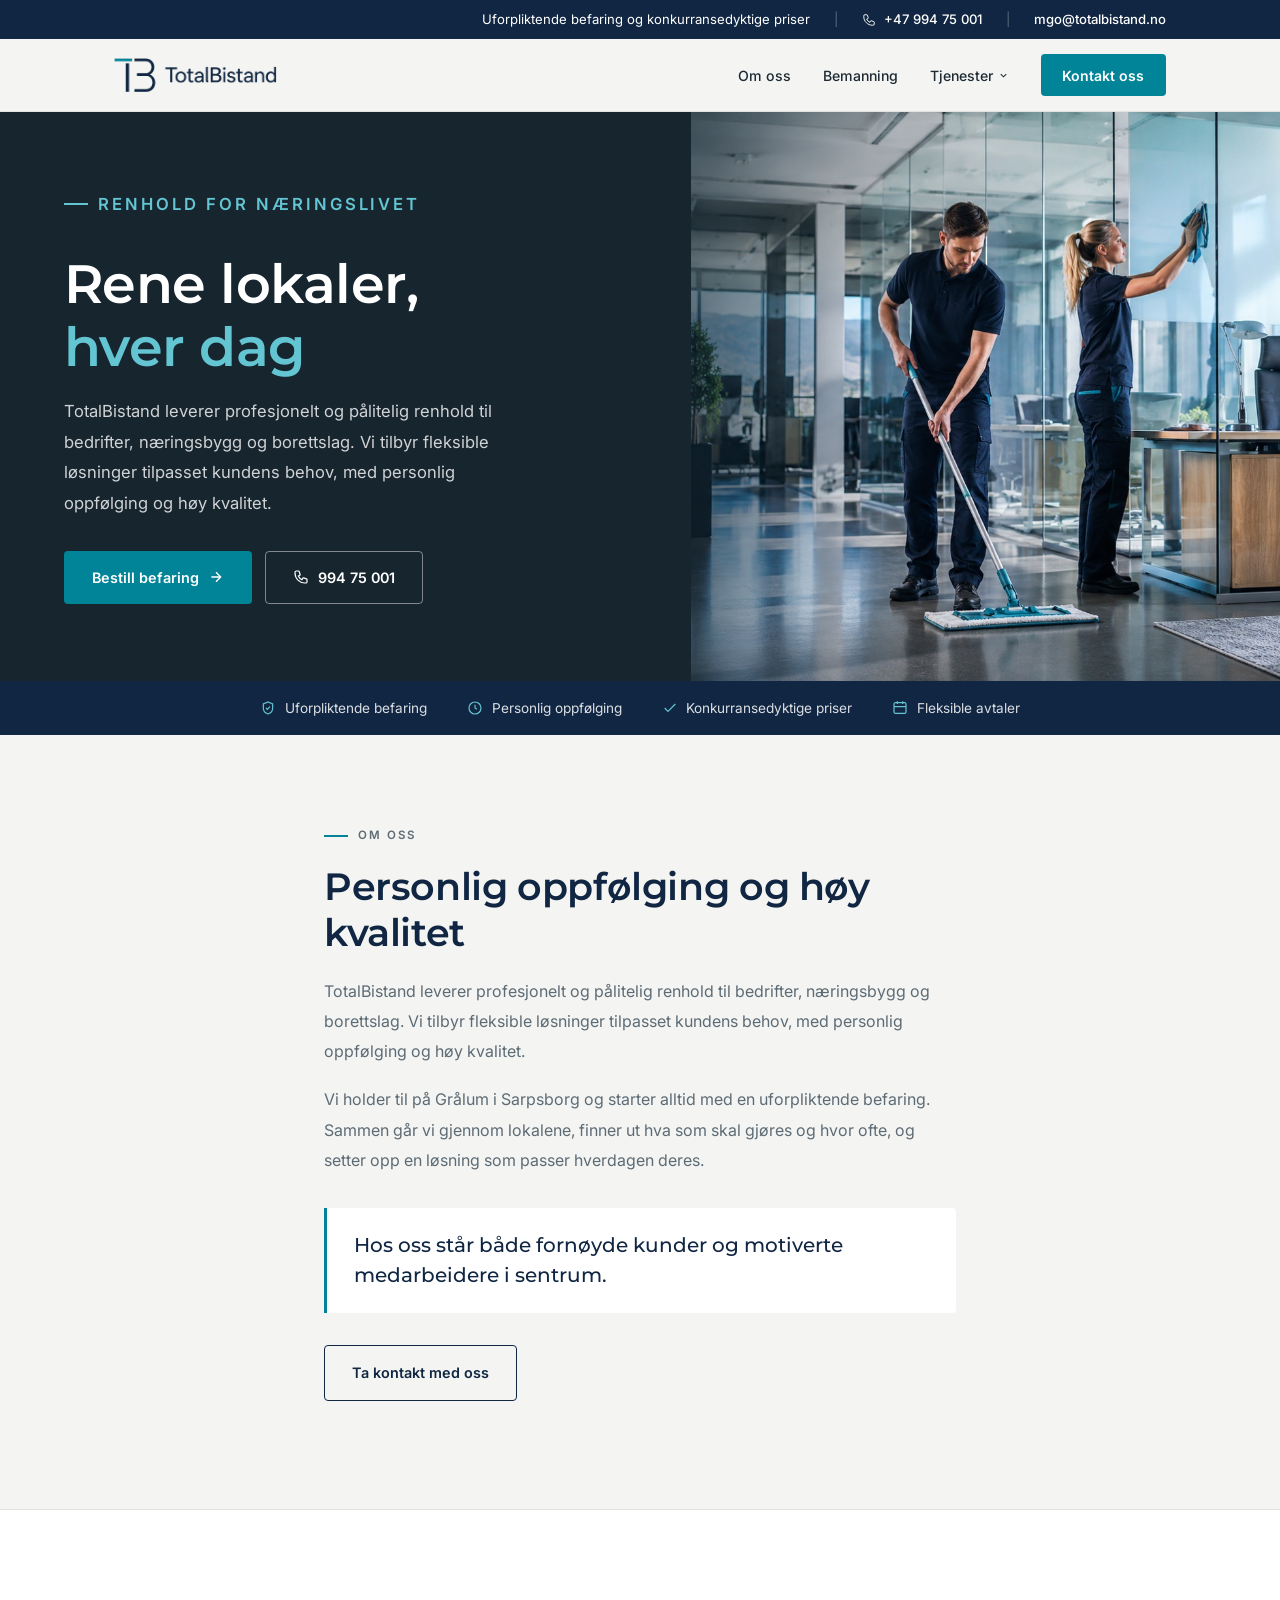
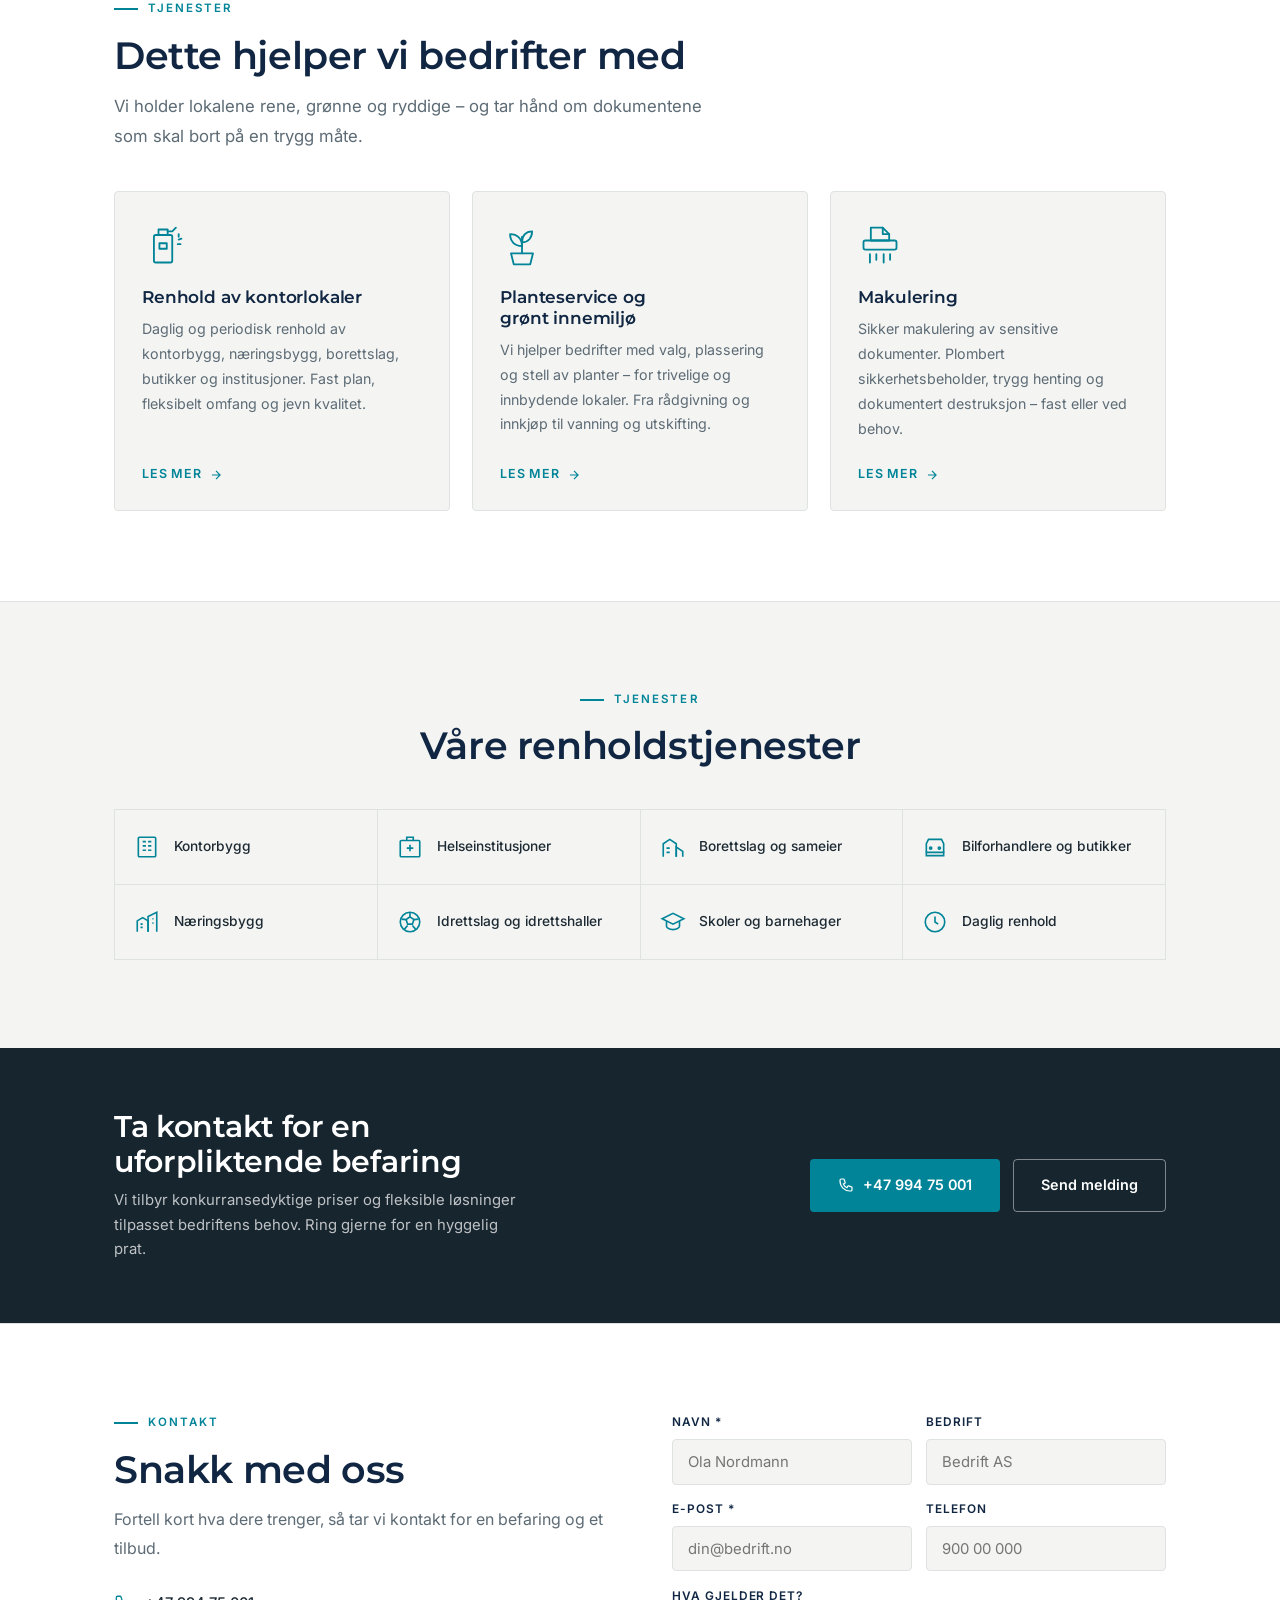
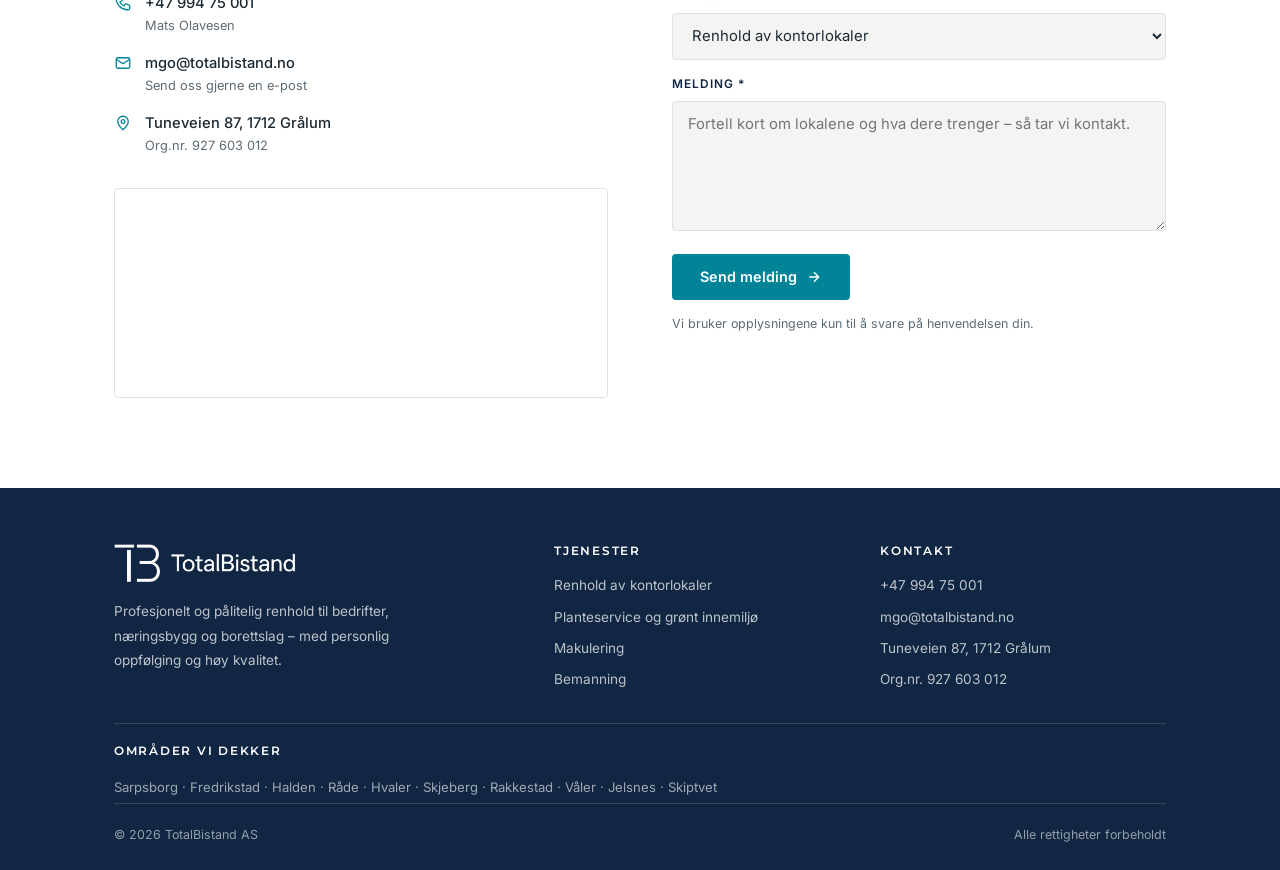
==== index.html @ 5914a94a "Faa dekningsomraadet inn paa alle sider Stedene laa bare i strukturert data og i ett avsnitt paa for" ====
<!DOCTYPE html>
<html lang="no">
<head>
<meta charset="UTF-8" />
<script>document.documentElement.className="js";</script>
<meta name="viewport" content="width=device-width, initial-scale=1" />
<title>Renhold i Sarpsborg – kontorlokaler og næringsbygg | TotalBistand</title>
<meta name="description" content="TotalBistand leverer profesjonelt og pålitelig renhold til bedrifter, næringsbygg og borettslag i Sarpsborg, Fredrikstad, Halden og resten av Østfold. Vi tilbyr også planteservice, grønt innemiljø, makulering og bemanning. Ta kontakt for en uforpliktende befaring." />
<link rel="canonical" href="https://totalbistand.no/" />

<meta property="og:type" content="website" />
<meta property="og:url" content="https://totalbistand.no/" />
<meta property="og:title" content="Renhold i Sarpsborg – kontorlokaler og næringsbygg | TotalBistand" />
<meta property="og:description" content="Profesjonelt og pålitelig renhold til bedrifter, næringsbygg og borettslag. Fleksible løsninger tilpasset kundens behov." />
<meta property="og:image" content="https://totalbistand.no/bilder/hero.jpg" />
<meta property="og:locale" content="nb_NO" />
<meta name="twitter:card" content="summary_large_image" />

<meta name="keywords" content="renhold Sarpsborg, renhold Fredrikstad, renhold Halden, renhold Østfold, kontorrenhold, næringsbygg, borettslag, daglig renhold, planteservice, grønt innemiljø, makulering, bemanning, Grålum, TotalBistand" />
<meta name="theme-color" content="#102642" />
<link rel="icon" type="image/png" href="bilder/favicon.png" />
<link rel="apple-touch-icon" href="bilder/apple-touch-icon.png" />

<script type="application/ld+json">
{"@context":"https://schema.org","@type":"ProfessionalService","name":"TotalBistand","alternateName":["Total Bistand","TotalBistand AS"],"url":"https://totalbistand.no","email":"mgo@totalbistand.no","telephone":"+4799475001","image":"https://totalbistand.no/bilder/hero.jpg","description":"Profesjonelt renhold av kontorlokaler, næringsbygg og borettslag. Planteservice, grønt innemiljø, makulering og bemanning.","address":{"@type":"PostalAddress","streetAddress":"Tuneveien 87","postalCode":"1712","addressLocality":"Grålum","addressCountry":"NO"},"hasOfferCatalog":{"@type":"OfferCatalog","name":"Tjenester","itemListElement":[{"@type":"Offer","itemOffered":{"@type":"Service","name":"Renhold av kontorlokaler og næringsbygg"}},{"@type":"Offer","itemOffered":{"@type":"Service","name":"Planteservice og grønt innemiljø"}},{"@type":"Offer","itemOffered":{"@type":"Service","name":"Makulering og sikker dokumenthåndtering"}},{"@type":"Offer","itemOffered":{"@type":"Service","name":"Bemanning"}}]},"areaServed":[{"@type":"City","name":"Sarpsborg"},{"@type":"City","name":"Fredrikstad"},{"@type":"City","name":"Halden"},{"@type":"City","name":"Råde"},{"@type":"City","name":"Hvaler"},{"@type":"City","name":"Skjeberg"},{"@type":"City","name":"Rakkestad"},{"@type":"City","name":"Våler"},{"@type":"City","name":"Jelsnes"},{"@type":"City","name":"Skiptvet"},{"@type":"AdministrativeArea","name":"Østfold"}]}
</script>

<link rel="preconnect" href="https://fonts.googleapis.com" />
<link rel="preconnect" href="https://fonts.gstatic.com" crossorigin />
<link href="https://fonts.googleapis.com/css2?family=Inter:wght@400;500;600&family=Montserrat:wght@500;600;700&display=swap" rel="stylesheet" />
<link rel="stylesheet" href="assets/style.css?v=9" />
</head>
<body>

<div id="progress"></div>

<!-- TOPBAR -->
<div class="topbar">
  <div class="wrap">
    <span class="hide-sm">Uforpliktende befaring og konkurransedyktige priser</span>
    <span class="sep">|</span>
    <a href="tel:+4799475001">
      <svg viewBox="0 0 24 24" fill="none" stroke="currentColor" stroke-width="1.6"><path d="M3 5a2 2 0 012-2h3.28a1 1 0 01.948.684l1.498 4.493a1 1 0 01-.502 1.21l-2.257 1.13a11.042 11.042 0 005.516 5.516l1.13-2.257a1 1 0 011.21-.502l4.493 1.498a1 1 0 01.684.949V19a2 2 0 01-2 2h-1C9.716 21 3 14.284 3 6V5z"/></svg>
      +47 994 75 001
    </a>
    <span class="sep">|</span>
    <a href="#" data-mail data-mail-text>mgo@totalbistand.no</a>
  </div>
</div>

<!-- NAV -->
<nav class="site">
  <div class="wrap">
    <a href="/" class="logo" aria-label="TotalBistand – til forsiden">
      <img src="bilder/logo-horisontal.png" alt="TotalBistand" width="1440" height="300" onerror="this.style.display='none';this.nextElementSibling.style.display='block';" />
      <span class="logo-fallback">TotalBistand</span>
    </a>
    <ul class="nav-links">
      <li><a href="#om-oss">Om oss</a></li>
      <li><a href="/bemanning/">Bemanning</a></li>
      <li class="nav-drop">
        <a href="#tjenester">Tjenester
          <svg class="chev" viewBox="0 0 24 24" fill="none" stroke="currentColor" stroke-width="2.2"><path d="M6 9l6 6 6-6"/></svg>
        </a>
        <div class="dropdown">
          <a href="/renhold/">Renhold av kontorlokaler</a>
          <a href="/planteservice/">Planteservice og grønt innemiljø</a>
          <a href="/makulering/">Makulering</a>
        </div>
      </li>
      <li><a href="#kontakt" class="nav-cta">Kontakt oss</a></li>
    </ul>
    <button class="burger" aria-label="Åpne meny" aria-expanded="false"><span></span><span></span><span></span></button>
  </div>
</nav>

<div class="mobilemenu">
  <a href="#om-oss">Om oss</a>
  <a href="/bemanning/">Bemanning</a>
  <button class="mob-toggle" aria-expanded="false">Tjenester
    <svg class="mob-chev" viewBox="0 0 24 24" fill="none" stroke="currentColor" stroke-width="2.2"><path d="M6 9l6 6 6-6"/></svg>
  </button>
  <div class="sub">
    <a href="/renhold/">Renhold av kontorlokaler</a>
    <a href="/planteservice/">Planteservice og grønt innemiljø</a>
    <a href="/makulering/">Makulering</a>
  </div>
  <a href="#kontakt" class="m-cta">Kontakt oss</a>
</div>

<!-- HERO -->
<header class="hero">
  <div class="hero-copy">
    <p class="eyebrow">Renhold for næringslivet</p>
    <h1>Rene lokaler,<br /><span class="accent">hver dag</span></h1>
    <p>TotalBistand leverer profesjonelt og pålitelig renhold til bedrifter, næringsbygg og borettslag. Vi tilbyr fleksible løsninger tilpasset kundens behov, med personlig oppfølging og høy kvalitet.</p>
    <div class="hero-btns">
      <a href="#kontakt" class="btn btn-teal">
        Bestill befaring
        <svg viewBox="0 0 24 24" fill="none" stroke="currentColor" stroke-width="2"><path d="M5 12h14M12 5l7 7-7 7"/></svg>
      </a>
      <a href="tel:+4799475001" class="btn btn-ghost">
        <svg viewBox="0 0 24 24" fill="none" stroke="currentColor" stroke-width="1.8"><path d="M3 5a2 2 0 012-2h3.28a1 1 0 01.948.684l1.498 4.493a1 1 0 01-.502 1.21l-2.257 1.13a11.042 11.042 0 005.516 5.516l1.13-2.257a1 1 0 011.21-.502l4.493 1.498a1 1 0 01.684.949V19a2 2 0 01-2 2h-1C9.716 21 3 14.284 3 6V5z"/></svg>
        994 75 001
      </a>
    </div>
  </div>
  <div class="hero-img">
    <img src="bilder/hero.jpg" alt="To medarbeidere fra TotalBistand vasker gulv og glassvegger i et moderne kontorlandskap" width="1000" height="870" fetchpriority="high" />
  </div>
</header>

<!-- TRYGGHETSSTRIPE -->
<div class="trust">
  <div class="wrap">
    <span><svg viewBox="0 0 24 24" fill="none" stroke="currentColor" stroke-width="1.8"><path d="M9 12l2 2 4-4"/><path d="M12 3l7 3v6c0 4.5-3 7.8-7 9-4-1.2-7-4.5-7-9V6l7-3z"/></svg> Uforpliktende befaring</span>
    <span><svg viewBox="0 0 24 24" fill="none" stroke="currentColor" stroke-width="1.8"><circle cx="12" cy="12" r="9"/><path d="M12 7v5l3 2"/></svg> Personlig oppfølging</span>
    <span><svg viewBox="0 0 24 24" fill="none" stroke="currentColor" stroke-width="1.8"><path d="M20 6L9 17l-5-5"/></svg> Konkurransedyktige priser</span>
    <span><svg viewBox="0 0 24 24" fill="none" stroke="currentColor" stroke-width="1.8"><rect x="3" y="4" width="18" height="16" rx="2"/><path d="M8 2v4M16 2v4M3 10h18"/></svg> Fleksible avtaler</span>
  </div>
</div>

<!-- OM OSS -->
<section id="om-oss" class="about">
  <div class="wrap about-narrow">
    <p class="eyebrow reveal">Om oss</p>
    <h2 class="h2 reveal d1">Personlig oppfølging og høy kvalitet</h2>
    <p class="reveal d1">TotalBistand leverer profesjonelt og pålitelig renhold til bedrifter, næringsbygg og borettslag. Vi tilbyr fleksible løsninger tilpasset kundens behov, med personlig oppfølging og høy kvalitet.</p>
    <p class="reveal d2">Vi holder til på Grålum i Sarpsborg og starter alltid med en uforpliktende befaring. Sammen går vi gjennom lokalene, finner ut hva som skal gjøres og hvor ofte, og setter opp en løsning som passer hverdagen deres.</p>
    <blockquote class="pull reveal d2">Hos oss står både fornøyde kunder og motiverte medarbeidere i sentrum.</blockquote>
    <p class="reveal d3"><a href="#kontakt" class="btn btn-outline">Ta kontakt med oss</a></p>
  </div>
</section>

<!-- TJENESTER -->
<section id="tjenester" class="services">
  <div class="wrap">
    <div class="svc-head">
      <p class="eyebrow reveal">Tjenester</p>
      <h2 class="h2 reveal d1">Dette hjelper vi bedrifter med</h2>
      <p class="lead reveal d1">Vi holder lokalene rene, grønne og ryddige – og tar hånd om dokumentene som skal bort på en trygg måte.</p>
    </div>
    <div class="svc-grid">

      <a class="svc reveal" href="/renhold/">
        <div class="svc-icon">
          <svg viewBox="0 0 48 48" fill="none" stroke="currentColor" stroke-width="2" stroke-linecap="round" stroke-linejoin="round">
            <path d="M18 6h10v6H18z"/>
            <path d="M28 8h5l4-4"/>
            <path d="M15 12h16a2 2 0 012 2v26a2 2 0 01-2 2H15a2 2 0 01-2-2V14a2 2 0 012-2z"/>
            <path d="M19 21h8v6h-8z"/>
            <path d="M40 11v3M43 16l-3 1M42 22h-3"/>
          </svg>
        </div>
        <h3>Renhold av kontorlokaler</h3>
        <p>Daglig og periodisk renhold av kontorbygg, næringsbygg, borettslag, butikker og institusjoner. Fast plan, fleksibelt omfang og jevn kvalitet.</p>
        <span class="svc-more">Les mer <svg viewBox="0 0 24 24" fill="none" stroke="currentColor" stroke-width="2"><path d="M5 12h14M12 5l7 7-7 7"/></svg></span>
      </a>

      <a class="svc reveal d1" href="/planteservice/">
        <div class="svc-icon">
          <svg viewBox="0 0 48 48" fill="none" stroke="currentColor" stroke-width="2" stroke-linecap="round" stroke-linejoin="round">
            <path d="M24 32V14"/>
            <path d="M24 24c-8 0-13-5-13-13 8 0 13 5 13 13z"/>
            <path d="M24 20c0-7 4-12 11-12 0 7-4 12-11 12z"/>
            <path d="M12 32h24l-3 12H15l-3-12z"/>
          </svg>
        </div>
        <h3>Planteservice og grønt innemiljø</h3>
        <p>Vi hjelper bedrifter med valg, plassering og stell av planter – for trivelige og innbydende lokaler. Fra rådgivning og innkjøp til vanning og utskifting.</p>
        <span class="svc-more">Les mer <svg viewBox="0 0 24 24" fill="none" stroke="currentColor" stroke-width="2"><path d="M5 12h14M12 5l7 7-7 7"/></svg></span>
      </a>

      <a class="svc reveal d2" href="/makulering/">
        <div class="svc-icon">
          <svg viewBox="0 0 48 48" fill="none" stroke="currentColor" stroke-width="2" stroke-linecap="round" stroke-linejoin="round">
            <path d="M14 4h13l7 7v7H14z"/>
            <path d="M27 4v7h7"/>
            <rect x="6" y="18" width="36" height="10" rx="2"/>
            <path d="M13 33v9M20 33v6M28 33v9M35 33v6"/>
          </svg>
        </div>
        <h3>Makulering</h3>
        <p>Sikker makulering av sensitive dokumenter. Plombert sikkerhetsbeholder, trygg henting og dokumentert destruksjon – fast eller ved behov.</p>
        <span class="svc-more">Les mer <svg viewBox="0 0 24 24" fill="none" stroke="currentColor" stroke-width="2"><path d="M5 12h14M12 5l7 7-7 7"/></svg></span>
      </a>

    </div>
  </div>
</section>

<!-- SEGMENTER -->
<section class="segments">
  <div class="wrap">
    <div class="seg-head">
      <p class="eyebrow center reveal">Tjenester</p>
      <h2 class="h2 reveal d1">Våre renholdstjenester</h2>
    </div>
    <div class="seg-grid reveal d1">
      <div class="seg"><svg viewBox="0 0 24 24" fill="none" stroke="currentColor" stroke-width="1.5"><rect x="4" y="3" width="16" height="18" rx="1"/><path d="M8 7h3M13 7h3M8 11h3M13 11h3M8 15h3M13 15h3"/></svg><span>Kontorbygg</span></div>
      <div class="seg"><svg viewBox="0 0 24 24" fill="none" stroke="currentColor" stroke-width="1.5"><rect x="3" y="6" width="18" height="15" rx="1"/><path d="M12 10v6M9 13h6M9 6V3h6v3"/></svg><span>Helseinstitusjoner</span></div>
      <div class="seg"><svg viewBox="0 0 24 24" fill="none" stroke="currentColor" stroke-width="1.5"><path d="M3 21V9l6-4 6 4v12"/><path d="M15 21V12l6 4v5"/><path d="M6 13h3M6 17h3"/></svg><span>Borettslag og sameier</span></div>
      <div class="seg"><svg viewBox="0 0 24 24" fill="none" stroke="currentColor" stroke-width="1.5"><path d="M4 17V9l2-4h12l2 4v8"/><path d="M4 17h16v3H4z"/><circle cx="8" cy="13" r="1"/><circle cx="16" cy="13" r="1"/></svg><span>Bilforhandlere og butikker</span></div>
      <div class="seg"><svg viewBox="0 0 24 24" fill="none" stroke="currentColor" stroke-width="1.5"><path d="M3 21V11l5-3 5 3v10"/><path d="M13 21V7l8-4v18"/><path d="M6 14h2M6 17h2M17 9h1M17 13h1"/></svg><span>Næringsbygg</span></div>
      <div class="seg"><svg viewBox="0 0 24 24" fill="none" stroke="currentColor" stroke-width="1.5"><circle cx="12" cy="12" r="9"/><path d="M12 7.2l3.6 2.6-1.4 4.2H9.8L8.4 9.8 12 7.2z"/><path d="M12 3v4.2M4.1 9.4l4.3.4M6.9 18.6l2.9-3.4M17.1 18.6l-2.9-3.4M19.9 9.4l-4.3.4"/></svg><span>Idrettslag og idrettshaller</span></div>
      <div class="seg"><svg viewBox="0 0 24 24" fill="none" stroke="currentColor" stroke-width="1.5"><path d="M2 9l10-5 10 5-10 5L2 9z"/><path d="M6 11v5c0 1.5 2.7 3 6 3s6-1.5 6-3v-5"/></svg><span>Skoler og barnehager</span></div>
      <div class="seg"><svg viewBox="0 0 24 24" fill="none" stroke="currentColor" stroke-width="1.5"><circle cx="12" cy="12" r="9"/><path d="M12 7v5l3 2"/></svg><span>Daglig renhold</span></div>
    </div>
  </div>
</section>

<!-- CTA -->
<section class="cta-band">
  <div class="wrap">
    <div>
      <h2>Ta kontakt for en uforpliktende befaring</h2>
      <p>Vi tilbyr konkurransedyktige priser og fleksible løsninger tilpasset bedriftens behov. Ring gjerne for en hyggelig prat.</p>
    </div>
    <div class="btns">
      <a href="tel:+4799475001" class="btn btn-teal">
        <svg viewBox="0 0 24 24" fill="none" stroke="currentColor" stroke-width="1.8"><path d="M3 5a2 2 0 012-2h3.28a1 1 0 01.948.684l1.498 4.493a1 1 0 01-.502 1.21l-2.257 1.13a11.042 11.042 0 005.516 5.516l1.13-2.257a1 1 0 011.21-.502l4.493 1.498a1 1 0 01.684.949V19a2 2 0 01-2 2h-1C9.716 21 3 14.284 3 6V5z"/></svg>
        +47 994 75 001
      </a>
      <a href="#kontakt" class="btn btn-ghost">Send melding</a>
    </div>
  </div>
</section>

<!-- KONTAKT -->
<section id="kontakt" class="contact">
  <div class="wrap contact-grid">
    <div>
      <p class="eyebrow reveal">Kontakt</p>
      <h2 class="h2 reveal d1">Snakk med oss</h2>
      <p class="contact-intro reveal d1">Fortell kort hva dere trenger, så tar vi kontakt for en befaring og et tilbud.</p>

      <ul class="contact-list reveal d2">
        <li>
          <svg viewBox="0 0 24 24" fill="none" stroke="currentColor" stroke-width="1.7"><path d="M3 5a2 2 0 012-2h3.28a1 1 0 01.948.684l1.498 4.493a1 1 0 01-.502 1.21l-2.257 1.13a11.042 11.042 0 005.516 5.516l1.13-2.257a1 1 0 011.21-.502l4.493 1.498a1 1 0 01.684.949V19a2 2 0 01-2 2h-1C9.716 21 3 14.284 3 6V5z"/></svg>
          <span><a href="tel:+4799475001">+47 994 75 001</a><small>Mats Olavesen</small></span>
        </li>
        <li>
          <svg viewBox="0 0 24 24" fill="none" stroke="currentColor" stroke-width="1.7"><rect x="3" y="5" width="18" height="14" rx="2"/><path d="M3 7l9 6 9-6"/></svg>
          <span><a href="#" data-mail data-mail-text>mgo@totalbistand.no</a><small>Send oss gjerne en e-post</small></span>
        </li>
        <li>
          <svg viewBox="0 0 24 24" fill="none" stroke="currentColor" stroke-width="1.7"><path d="M12 21s7-6.3 7-11a7 7 0 10-14 0c0 4.7 7 11 7 11z"/><circle cx="12" cy="10" r="2.5"/></svg>
          <span><a href="https://maps.google.com/?q=Tuneveien+87,+1712+Gr%C3%A5lum" target="_blank" rel="noopener">Tuneveien 87, 1712 Grålum</a><small>Org.nr. 927 603 012</small></span>
        </li>
      </ul>

      <div class="map reveal d2">
        <iframe src="https://maps.google.com/maps?q=Tuneveien+87,+1712+Gr%C3%A5lum,+Norge&output=embed&z=14" loading="lazy" referrerpolicy="no-referrer-when-downgrade" title="Kart – Tuneveien 87, Grålum"></iframe>
      </div>
    </div>

    <div class="reveal d1">
      <form id="kontaktskjema" action="https://formspree.io/f/xbdanzdg" method="POST" novalidate>
        <div class="row">
          <div class="field">
            <label for="navn">Navn *</label>
            <input type="text" id="navn" name="navn" required autocomplete="name" placeholder="Ola Nordmann" />
            <span class="err">Fyll inn navn</span>
          </div>
          <div class="field">
            <label for="bedrift">Bedrift</label>
            <input type="text" id="bedrift" name="bedrift" autocomplete="organization" placeholder="Bedrift AS" />
          </div>
        </div>
        <div class="row">
          <div class="field">
            <label for="epost">E-post *</label>
            <input type="email" id="epost" name="epost" required autocomplete="email" placeholder="din@bedrift.no" />
            <span class="err">Fyll inn en gyldig e-postadresse</span>
          </div>
          <div class="field">
            <label for="telefon">Telefon</label>
            <input type="tel" id="telefon" name="telefon" autocomplete="tel" inputmode="tel" placeholder="900 00 000" />
          </div>
        </div>
        <div class="field">
          <label for="emne">Hva gjelder det?</label>
          <select id="emne" name="emne">
            <option>Renhold av kontorlokaler</option>
            <option>Planteservice og grønt innemiljø</option>
            <option>Makulering</option>
            <option>Bemanning</option>
            <option>Annet</option>
          </select>
        </div>
        <div class="field">
          <label for="melding">Melding *</label>
          <textarea id="melding" name="melding" required placeholder="Fortell kort om lokalene og hva dere trenger – så tar vi kontakt."></textarea>
          <span class="err">Skriv en kort melding</span>
        </div>
        <div class="hp" aria-hidden="true"><label>La stå tom<input type="text" name="_gotcha" tabindex="-1" autocomplete="off" /></label></div>
        <button type="submit" class="btn btn-teal">
          Send melding
          <svg viewBox="0 0 24 24" fill="none" stroke="currentColor" stroke-width="2"><path d="M5 12h14M12 5l7 7-7 7"/></svg>
        </button>
        <p class="form-note">Vi bruker opplysningene kun til å svare på henvendelsen din.</p>
      </form>

      <div class="form-ok" id="skjema-ok" tabindex="-1">
        <h3>Takk for henvendelsen!</h3>
        <p>Vi har mottatt meldingen din og tar kontakt så snart vi kan. Haster det, ring gjerne 994 75 001.</p>
      </div>
    </div>
  </div>
</section>

<!-- FOOTER -->
<footer class="site">
  <div class="wrap">
    <div class="foot-grid">
      <div class="foot-brand">
        <div class="foot-logo"><img src="bilder/logo-hvit.png" alt="TotalBistand" width="1440" height="300" loading="lazy" /></div>
        <p>Profesjonelt og pålitelig renhold til bedrifter, næringsbygg og borettslag – med personlig oppfølging og høy kvalitet.</p>
      </div>
      <div>
        <h4>Tjenester</h4>
        <ul>
          <li><a href="/renhold/">Renhold av kontorlokaler</a></li>
          <li><a href="/planteservice/">Planteservice og grønt innemiljø</a></li>
          <li><a href="/makulering/">Makulering</a></li>
          <li><a href="/bemanning/">Bemanning</a></li>
        </ul>
      </div>
      <div>
        <h4>Kontakt</h4>
        <ul>
          <li><a href="tel:+4799475001">+47 994 75 001</a></li>
          <li><a href="#" data-mail data-mail-text>mgo@totalbistand.no</a></li>
          <li><a href="https://maps.google.com/?q=Tuneveien+87,+1712+Gr%C3%A5lum" target="_blank" rel="noopener">Tuneveien 87, 1712 Grålum</a></li>
          <li><a href="https://w2.brreg.no/enhet/sok/detalj.jsp?orgnr=927603012" target="_blank" rel="noopener">Org.nr. 927 603 012</a></li>
        </ul>
      </div>
    </div>
    <div class="foot-omrade">
      <h4>Områder vi dekker</h4>
      <p>Sarpsborg · Fredrikstad · Halden · Råde · Hvaler · Skjeberg · Rakkestad · Våler · Jelsnes · Skiptvet</p>
    </div>
    <div class="foot-bottom">
      <span>&copy; 2026 TotalBistand AS</span>
      <span>Alle rettigheter forbeholdt</span>
    </div>
  </div>
</footer>

<button class="totop" aria-label="Til toppen">
  <svg viewBox="0 0 24 24" fill="none" stroke="currentColor" stroke-width="2"><path d="M12 19V5M5 12l7-7 7 7"/></svg>
</button>

<script src="assets/site.js?v=9" defer></script>
</body>
</html>
---- assets/style.css ----
/* ==========================================================================
   TotalBistand – felles stilark
   Profil hentet fra flyer/logo: navy #102642, teal #018498, mørk slate #17252f
   ========================================================================== */

*, *::before, *::after { box-sizing: border-box; margin: 0; padding: 0; }

:root {
  --navy:     #102642;
  --slate:    #17252f;
  --slate-2:  #1e2c37;
  --teal:     #018498;
  --teal-dark:#016576;
  --teal-soft:#e6f2f4;
  --paper:    #f4f5f3;
  --white:    #ffffff;
  --text:     #1e2a33;
  --muted:    #5d6b75;
  --border:   #dee2e1;
  --border-dk:#2c3a45;

  --maxw: 1180px;
  --pad: clamp(1.25rem, 5vw, 4rem);
  --r: 4px;
}

html { scroll-behavior: smooth; scroll-padding-top: 84px; -webkit-text-size-adjust: 100%; }

body {
  font-family: 'Inter', -apple-system, BlinkMacSystemFont, 'Segoe UI', sans-serif;
  background: var(--paper);
  color: var(--text);
  font-size: 16px;
  line-height: 1.65;
  overflow-x: hidden;
  -webkit-font-smoothing: antialiased;
}

h1, h2, h3, h4 { font-family: 'Montserrat', 'Inter', sans-serif; font-weight: 600; line-height: 1.18; color: var(--navy); letter-spacing: -0.01em; }
img { max-width: 100%; display: block; }
a { color: var(--teal-dark); }

.wrap { max-width: var(--maxw); margin: 0 auto; padding-inline: var(--pad); }

/* Fokus – synlig for tastaturbrukere */
:focus-visible { outline: 2px solid var(--teal); outline-offset: 3px; }

/* ---------- Lesefremgang ---------- */
#progress { position: fixed; top: 0; left: 0; height: 3px; width: 0; background: var(--teal); z-index: 400; transition: width .1s linear; }

/* ---------- Topbar ---------- */
.topbar { background: var(--navy); color: #fff; font-size: .82rem; }
.topbar .wrap { display: flex; justify-content: flex-end; align-items: center; gap: 1.5rem; padding-block: .55rem; flex-wrap: wrap; }
.topbar a { color: #fff; text-decoration: none; display: inline-flex; align-items: center; gap: .5rem; font-weight: 500; }
.topbar a:hover { color: #8fd3dd; }
.topbar svg { width: 14px; height: 14px; flex-shrink: 0; }
.topbar .sep { color: rgba(255,255,255,.3); }

/* ---------- Nav ---------- */
nav.site {
  position: sticky; top: 0; z-index: 300;
  background: rgba(244,245,243,.94);
  backdrop-filter: blur(10px);
  border-bottom: 1px solid var(--border);
  transition: box-shadow .25s ease, background .25s ease;
}
nav.site.scrolled { box-shadow: 0 1px 14px rgba(16,38,66,.08); background: rgba(244,245,243,.98); }
nav.site .wrap { display: flex; align-items: center; justify-content: space-between; height: 72px; transition: height .25s ease; }
nav.site.scrolled .wrap { height: 60px; }

.logo { display: flex; align-items: center; text-decoration: none; }
.logo img { height: 34px; width: auto; transition: height .25s ease; }
nav.site.scrolled .logo img { height: 28px; }
.logo-fallback { font-family: 'Montserrat', sans-serif; font-weight: 600; font-size: 1rem; letter-spacing: .02em; color: var(--navy); display: none; }

.nav-links { display: flex; gap: 2rem; list-style: none; align-items: center; }
.nav-links > li { position: relative; }
.nav-links a { color: var(--text); text-decoration: none; font-size: .88rem; font-weight: 500; display: inline-flex; align-items: center; gap: .3rem; padding-block: .4rem; transition: color .18s; }
.nav-links a:hover { color: var(--teal); }
.nav-links a.active { color: var(--teal); }
.nav-links a.active::after { content: ''; position: absolute; left: 0; right: 0; bottom: -2px; height: 2px; background: var(--teal); }
.nav-links .chev { width: 11px; height: 11px; transition: transform .2s; }
.nav-drop.open .chev { transform: rotate(180deg); }

.nav-cta { background: var(--teal); color: #fff !important; padding: .6rem 1.35rem !important; border-radius: var(--r); font-weight: 600 !important; }
.nav-cta:hover { background: var(--teal-dark); color: #fff !important; }
.nav-cta::after { display: none !important; }

.dropdown { display: none; position: absolute; top: calc(100% + 8px); left: 50%; transform: translateX(-50%); background: #fff; border: 1px solid var(--border); border-radius: var(--r); min-width: 250px; box-shadow: 0 12px 32px rgba(16,38,66,.12); }
/* Usynlig bro slik at musa ikke forlater menyen i mellomrommet over nedtrekket */
.dropdown::before { content: ''; position: absolute; left: 0; right: 0; top: -12px; height: 12px; }
.dropdown a:first-child { border-radius: var(--r) var(--r) 0 0; }
.dropdown a:last-child { border-radius: 0 0 var(--r) var(--r); }
.nav-drop.open .dropdown { display: block; }
.dropdown a { display: block; padding: .7rem 1.1rem; font-size: .85rem; color: var(--text); border-bottom: 1px solid var(--border); white-space: nowrap; font-weight: 400; }
.dropdown a:last-child { border-bottom: none; }
.dropdown a:hover { background: var(--teal-soft); color: var(--teal-dark); }
.dropdown a::after { display: none !important; }

.burger { display: none; flex-direction: column; gap: 5px; background: none; border: none; cursor: pointer; padding: 6px; }
.burger span { display: block; width: 24px; height: 2px; background: var(--navy); transition: transform .3s, opacity .2s; }
.burger.open span:nth-child(1) { transform: translateY(7px) rotate(45deg); }
.burger.open span:nth-child(2) { opacity: 0; }
.burger.open span:nth-child(3) { transform: translateY(-7px) rotate(-45deg); }

.mobilemenu { display: none; position: fixed; inset: 0; z-index: 290; background: var(--paper); flex-direction: column; align-items: center; justify-content: center; gap: 1.6rem; padding: 5rem 1.5rem 2rem; overflow-y: auto; }
.mobilemenu.open { display: flex; }
.mobilemenu a, .mobilemenu button { font-family: 'Montserrat', sans-serif; font-size: 1.5rem; font-weight: 600; color: var(--navy); text-decoration: none; background: none; border: none; cursor: pointer; display: flex; align-items: center; gap: .5rem; }
.mobilemenu a:hover { color: var(--teal); }
.mobilemenu .sub { display: none; flex-direction: column; gap: .7rem; align-items: center; }
.mobilemenu .sub.open { display: flex; }
.mobilemenu .sub a { font-family: 'Inter', sans-serif; font-size: 1rem; font-weight: 400; color: var(--muted); }
.mobilemenu .m-cta { background: var(--teal); color: #fff; padding: .9rem 2.2rem; border-radius: var(--r); font-size: 1rem; }
.mob-chev { width: 18px; height: 18px; transition: transform .3s; }
.mob-toggle.open .mob-chev { transform: rotate(180deg); }

/* ---------- Knapper ---------- */
.btn { display: inline-flex; align-items: center; justify-content: center; gap: .55rem; white-space: nowrap; padding: .85rem 1.7rem; border-radius: var(--r); font-family: 'Inter', sans-serif; font-size: .9rem; font-weight: 600; text-decoration: none; border: 1.5px solid transparent; cursor: pointer; transition: background .2s, color .2s, border-color .2s, transform .15s; }
.btn:active { transform: translateY(1px); }
.btn svg { width: 16px; height: 16px; }
.btn-teal { background: var(--teal); color: #fff; }
.btn-teal:hover { background: var(--teal-dark); }
.btn-navy { background: var(--navy); color: #fff; }
.btn-navy:hover { background: var(--teal); }
.btn-ghost { border-color: rgba(255,255,255,.45); color: #fff; }
.btn-ghost:hover { background: #fff; color: var(--navy); border-color: #fff; }
.btn-outline { border-color: var(--navy); color: var(--navy); }
.btn-outline:hover { background: var(--navy); color: #fff; }

/* ---------- Seksjonsfelles ---------- */
section { scroll-margin-top: 84px; }
.eyebrow { font-size: .72rem; letter-spacing: .18em; text-transform: uppercase; color: var(--teal); font-weight: 600; margin-bottom: .9rem; display: flex; align-items: center; gap: .6rem; }
.eyebrow::before { content: ''; width: 24px; height: 2px; background: var(--teal); flex-shrink: 0; }
.eyebrow.center { justify-content: center; }
.h2 { font-size: clamp(1.6rem, 3.2vw, 2.4rem); }
.lead { color: var(--muted); font-size: clamp(.95rem, 1.4vw, 1.05rem); line-height: 1.8; }

/* ---------- Hero ---------- */
.hero { display: grid; grid-template-columns: 1fr 46%; background: var(--slate); min-height: 540px; }
.hero-copy { padding: clamp(3rem, 6vw, 5.5rem) clamp(1.5rem, 5vw, 4.5rem); display: flex; flex-direction: column; justify-content: center; }
.hero-copy .eyebrow { color: #63c4d2; }
.hero-copy .eyebrow::before { background: #63c4d2; }
.hero h1 { color: #fff; font-size: clamp(2rem, 4.4vw, 3.35rem); margin-bottom: 1.1rem; max-width: 15ch; }
.hero h1 .accent { color: #63c4d2; }
.hero-copy p { color: rgba(255,255,255,.8); font-size: clamp(.95rem, 1.3vw, 1.05rem); line-height: 1.85; max-width: 46ch; margin-bottom: 2rem; }
.hero-btns { display: flex; gap: .8rem; flex-wrap: wrap; }
.hero-img { position: relative; overflow: hidden; background: var(--slate-2); min-height: 320px; }
.hero-img img { position: absolute; inset: 0; width: 100%; height: 100%; object-fit: cover; object-position: center; }

/* trygghetsstripe under hero */
.trust { background: var(--navy); color: rgba(255,255,255,.85); }
.trust .wrap { display: flex; flex-wrap: wrap; gap: 1rem 2.5rem; justify-content: center; padding-block: 1rem; font-size: .85rem; }
.trust span { display: inline-flex; align-items: center; gap: .55rem; }
.trust span { display: inline-flex; align-items: center; gap: .55rem; }
.trust svg { width: 16px; height: 16px; color: #63c4d2; flex-shrink: 0; }

/* ---------- Om oss ---------- */
.about { padding-block: clamp(3.5rem, 7vw, 6rem); }
.about-narrow { max-width: 760px; margin-inline: auto; }
.about-narrow h2 { margin-bottom: 1.3rem; }
.about-narrow p { color: var(--muted); line-height: 1.9; margin-bottom: 1.1rem; }
.pull {
  margin: 2rem 0;
  padding: 1.4rem 1.7rem;
  background: var(--white);
  border-left: 3px solid var(--teal);
  border-radius: 0 var(--r) var(--r) 0;
  font-family: 'Montserrat', sans-serif;
  font-size: clamp(1.02rem, 1.7vw, 1.22rem);
  font-weight: 500;
  line-height: 1.55;
  color: var(--navy);
}

/* ---------- Tjenester ---------- */
.services { background: var(--white); padding-block: clamp(3.5rem, 7vw, 6rem); border-block: 1px solid var(--border); }
.svc-head { max-width: 620px; margin-bottom: 2.5rem; }
.svc-head h2 { margin-bottom: .8rem; }
.svc-grid { display: grid; grid-template-columns: repeat(3, 1fr); gap: 1.4rem; }
.svc {
  display: flex; flex-direction: column;
  background: var(--paper); border: 1px solid var(--border); border-radius: var(--r);
  padding: 2rem 1.7rem 1.6rem; text-decoration: none; color: inherit;
  position: relative; overflow: hidden;
  transition: border-color .22s, transform .22s, box-shadow .22s;
}
.svc::before { content: ''; position: absolute; left: 0; top: 0; bottom: 0; width: 3px; background: var(--teal); transform: scaleY(0); transform-origin: top; transition: transform .3s ease; }
.svc:hover { border-color: var(--teal); transform: translateY(-4px); box-shadow: 0 14px 30px rgba(16,38,66,.09); }
.svc:hover::before { transform: scaleY(1); }
.svc-icon { width: 44px; height: 44px; color: var(--teal); margin-bottom: 1.2rem; }
.svc-icon svg { width: 100%; height: 100%; }
.svc h3 { font-size: 1.08rem; margin-bottom: .6rem; text-wrap: balance; }
.svc p { color: var(--muted); font-size: .89rem; line-height: 1.75; flex-grow: 1; }
.svc-more { margin-top: 1.4rem; display: inline-flex; align-items: center; gap: .45rem; font-size: .78rem; font-weight: 600; letter-spacing: .06em; text-transform: uppercase; color: var(--teal); transition: gap .2s; }
.svc:hover .svc-more { gap: .8rem; }
.svc-more svg { width: 14px; height: 14px; }

/* ---------- Segmenter (hvem vi jobber for) ---------- */
.segments { padding-block: clamp(3.5rem, 7vw, 5.5rem); }
.seg-head { text-align: center; max-width: 620px; margin: 0 auto 2.5rem; }
.seg-head h2 { margin-bottom: .7rem; }
.seg-grid { display: grid; grid-template-columns: repeat(4, 1fr); gap: 1px; background: var(--border); border: 1px solid var(--border); }
.seg { background: var(--paper); padding: 1.5rem 1.2rem; display: flex; align-items: center; gap: .85rem; transition: background .2s; }
.seg:hover { background: var(--white); }
.seg svg { width: 26px; height: 26px; color: var(--teal); flex-shrink: 0; }
.seg span { font-size: .86rem; font-weight: 500; color: var(--text); line-height: 1.4; }

/* ---------- CTA-banner ---------- */
.cta-band { background: var(--slate); color: #fff; }
.flow + .cta-band { border-top: 1px solid rgba(255,255,255,.09); }
.cta-band .wrap { padding-block: clamp(2.5rem, 5vw, 3.8rem); display: flex; align-items: center; justify-content: space-between; gap: 2rem; flex-wrap: wrap; }
.cta-band h2 { color: #fff; font-size: clamp(1.35rem, 2.4vw, 1.9rem); max-width: 22ch; margin-bottom: .5rem; }
.cta-band p { color: rgba(255,255,255,.72); font-size: .93rem; max-width: 46ch; }
.cta-band .btns { display: flex; gap: .8rem; flex-wrap: wrap; }

/* ---------- Kontakt ---------- */
.contact { padding-block: clamp(3.5rem, 7vw, 6rem); background: var(--white); border-top: 1px solid var(--border); }
.contact-grid { display: grid; grid-template-columns: 1fr 1fr; gap: clamp(2rem, 5vw, 4.5rem); align-items: start; }
.contact-grid h2 { margin-bottom: .8rem; }
.contact-intro { color: var(--muted); margin-bottom: 1.8rem; line-height: 1.8; }
.contact-list { list-style: none; display: flex; flex-direction: column; gap: .9rem; margin-bottom: 2rem; }
.contact-list li { display: flex; align-items: flex-start; gap: .8rem; font-size: .92rem; }
.contact-list svg { width: 18px; height: 18px; color: var(--teal); flex-shrink: 0; margin-top: 3px; }
.contact-list a { color: var(--text); text-decoration: none; font-weight: 500; }
.contact-list a:hover { color: var(--teal); }
.contact-list small { display: block; color: var(--muted); font-weight: 400; font-size: .8rem; }

.map { border: 1px solid var(--border); border-radius: var(--r); overflow: hidden; height: 210px; }
.map iframe { width: 100%; height: 100%; border: 0; display: block; filter: grayscale(.25); }

form .row { display: grid; grid-template-columns: 1fr 1fr; gap: .9rem; }
.field { margin-bottom: .95rem; }
.field label { display: block; font-size: .74rem; font-weight: 600; letter-spacing: .08em; text-transform: uppercase; color: var(--navy); margin-bottom: .4rem; }
.field input, .field textarea, .field select {
  width: 100%; padding: .8rem .95rem; background: var(--paper);
  border: 1.5px solid var(--border); border-radius: var(--r);
  font-family: 'Inter', sans-serif; font-size: .93rem; color: var(--text);
  outline: none; transition: border-color .18s, background .18s;
}
.field input:focus, .field textarea:focus, .field select:focus { border-color: var(--teal); background: #fff; }
.field textarea { min-height: 130px; resize: vertical; }
.field.invalid input, .field.invalid textarea { border-color: #c0392b; }
.field .err { display: none; font-size: .78rem; color: #c0392b; margin-top: .3rem; font-weight: 500; }
.field.invalid .err { display: block; }
.hp { position: absolute; left: -9999px; opacity: 0; height: 0; width: 0; }
.form-note { font-size: .78rem; color: var(--muted); margin-top: .9rem; }
.form-ok { display: none; padding: 1.4rem 1.5rem; background: var(--teal-soft); border-left: 3px solid var(--teal); border-radius: var(--r); }
.form-ok h3 { font-size: 1.05rem; margin-bottom: .35rem; }
.form-ok p { font-size: .9rem; color: var(--muted); }

/* ---------- Tjenesteside ---------- */
.page-hero { display: grid; grid-template-columns: 1fr 44%; background: var(--slate); }
.page-hero-copy { padding: clamp(2.5rem, 5vw, 4.5rem) clamp(1.5rem, 5vw, 4.5rem); display: flex; flex-direction: column; justify-content: center; }
.page-hero h1 { color: #fff; font-size: clamp(1.7rem, 3.6vw, 2.7rem); margin-bottom: 1rem; }
.page-hero p { color: rgba(255,255,255,.8); line-height: 1.85; max-width: 48ch; font-size: .98rem; }
.page-hero .eyebrow { color: #63c4d2; }
.page-hero .eyebrow::before { background: #63c4d2; }
.page-hero-img { position: relative; overflow: hidden; background: var(--slate-2); min-height: 260px; }
.page-hero-img img { position: absolute; inset: 0; width: 100%; height: 100%; object-fit: cover; object-position: center 28%; }
.crumbs { background: var(--white); border-bottom: 1px solid var(--border); font-size: .8rem; }
.crumbs .wrap { padding-block: .7rem; display: flex; gap: .5rem; align-items: center; color: var(--muted); flex-wrap: wrap; }
.crumbs a { color: var(--muted); text-decoration: none; }
.crumbs a:hover { color: var(--teal); }
.crumbs span[aria-current] { color: var(--navy); font-weight: 500; }

.page-body { padding-block: clamp(3rem, 6vw, 5rem); }
.page-cols { display: grid; grid-template-columns: 1fr 1fr; gap: clamp(2rem, 5vw, 4.5rem); align-items: start; }
.page-cols h2 { font-size: clamp(1.25rem, 2.2vw, 1.6rem); margin-bottom: 1rem; }
.page-cols p { color: var(--muted); line-height: 1.9; margin-bottom: 1rem; }
.ticks { list-style: none; }
.ticks li { display: flex; gap: .8rem; align-items: flex-start; padding: .7rem 0; border-bottom: 1px solid var(--border); font-size: .92rem; color: var(--text); }
.ticks li:last-child { border-bottom: none; }
.ticks svg { width: 17px; height: 17px; color: var(--teal); flex-shrink: 0; margin-top: 4px; }
.panel { background: var(--white); border: 1px solid var(--border); border-radius: var(--r); padding: clamp(1.5rem, 3vw, 2.2rem); }

/* ---------- Sikker dokumenthaandtering: helgaaende stripe ---------- */
.flow { background: var(--slate); color: #fff; padding-block: clamp(3rem, 6vw, 4.8rem); }
.flow .eyebrow { color: #63c4d2; }
.flow .eyebrow::before { background: #63c4d2; }
.flow-title { color: #fff; text-align: center; font-size: clamp(1.5rem, 3vw, 2.2rem); margin-bottom: .7rem; }
.flow-lead { text-align: center; color: rgba(255,255,255,.68); font-size: .95rem; max-width: 52ch; margin: 0 auto 3rem; }

.flow-steps { list-style: none; display: grid; grid-template-columns: repeat(var(--n, 5), 1fr); gap: 1.5rem; position: relative; padding: 0; }

/* Linja som binder trinnene sammen, tegnes fra venstre naar stripa rulles inn */
.flow-steps::before {
  content: ''; position: absolute; top: 46px; left: 10%; right: 10%; height: 2px;
  background: rgba(99,196,210,.35); transform-origin: left;
  transition: transform 1.1s cubic-bezier(.4,0,.2,1);
}
html.js .flow-steps::before { transform: scaleX(0); }
html.js .flow-steps.on::before { transform: scaleX(1); }

.flow-step { text-align: center; position: relative; }
html.js .flow-step { opacity: 0; transform: translateY(18px); transition: opacity .55s ease, transform .55s ease; transition-delay: calc(var(--i) * 130ms); }
html.js .flow-steps.on .flow-step { opacity: 1; transform: none; }

.flow-icon {
  width: 92px; height: 92px; margin: 0 auto 1.1rem; display: flex; align-items: center; justify-content: center;
  border: 2px solid rgba(99,196,210,.4); border-radius: 50%; background: var(--slate);
  position: relative; z-index: 1; transition: border-color .25s, transform .25s, background .25s;
}
.flow-icon img { width: 52px; height: 52px; object-fit: contain; }
.flow-icon svg { width: 38px; height: 38px; color: #fff; }
.flow-step:hover .flow-icon { border-color: #63c4d2; transform: translateY(-5px); background: #223541; }

.flow-step strong { display: block; font-family: 'Montserrat', sans-serif; font-size: .92rem; font-weight: 600; margin-bottom: .3rem; color: #fff; }
.flow-step > span:last-child { display: block; font-size: .81rem; color: rgba(255,255,255,.6); line-height: 1.5; }

@media (max-width: 900px) {
  .flow-steps { grid-template-columns: repeat(2, 1fr) !important; gap: 2.2rem 1.2rem; }
  .flow-steps::before { display: none; }
  .flow-lead { margin-bottom: 2.2rem; }
  .flow-icon { width: 76px; height: 76px; margin-bottom: .9rem; }
  .flow-icon img { width: 44px; height: 44px; }
  .flow-icon svg { width: 32px; height: 32px; }
}

@media (prefers-reduced-motion: reduce) {
  html.js .flow-step { opacity: 1; transform: none; transition: none; }
  html.js .flow-steps::before { transform: scaleX(1); transition: none; }
}

/* prosess-steg (makulering) */
.steps { display: grid; grid-template-columns: repeat(5, 1fr); gap: 1rem; margin-top: 2rem; }
.steps-4 { grid-template-columns: repeat(4, 1fr); margin-top: 1.5rem; }
.step { text-align: center; }
.step .ring { width: 62px; height: 62px; margin: 0 auto .8rem; border: 1.5px solid var(--teal); border-radius: 50%; display: flex; align-items: center; justify-content: center; color: var(--teal); background: var(--white); }
.step .ring svg { width: 26px; height: 26px; }
.step strong { display: block; font-size: .84rem; color: var(--navy); font-family: 'Montserrat', sans-serif; margin-bottom: .2rem; }
.step span { font-size: .78rem; color: var(--muted); line-height: 1.45; display: block; }

/* ---------- Footer ---------- */
footer.site { background: var(--navy); color: rgba(255,255,255,.72); font-size: .85rem; }
footer.site .wrap { padding-block: clamp(2.5rem, 5vw, 3.5rem) 1.5rem; }
.foot-grid { display: grid; grid-template-columns: 1.4fr 1fr 1fr; gap: 2.5rem; padding-bottom: 2rem; }
.foot-logo img { height: 38px; width: auto; margin-bottom: 1.1rem; }
.foot-brand p { max-width: 34ch; line-height: 1.8; font-size: .85rem; }
footer.site h4 { color: #fff; font-size: .78rem; letter-spacing: .14em; text-transform: uppercase; margin-bottom: 1rem; font-weight: 600; }
footer.site ul { list-style: none; display: flex; flex-direction: column; gap: .55rem; }
footer.site a { color: rgba(255,255,255,.72); text-decoration: none; transition: color .18s; }
footer.site a:hover { color: #63c4d2; }
.foot-omrade { border-top: 1px solid rgba(255,255,255,.14); padding: 1.3rem 0 .2rem; }
.foot-omrade h4 { margin-bottom: .5rem; }
.foot-omrade p { font-size: .82rem; color: rgba(255,255,255,.6); line-height: 1.9; }

/* Dekningsomraade i broedteksten paa tjenestesidene */
.omrade { font-size: .88rem; color: var(--muted); border-left: 2px solid var(--teal); padding-left: .9rem; margin-top: 1.4rem; }

.foot-bottom { border-top: 1px solid rgba(255,255,255,.14); padding-top: 1.3rem; display: flex; justify-content: space-between; gap: 1rem; flex-wrap: wrap; font-size: .78rem; color: rgba(255,255,255,.55); }

/* ---------- Til toppen ---------- */
.totop { position: fixed; right: 1.1rem; bottom: 1.1rem; z-index: 240; width: 44px; height: 44px; border-radius: 50%; background: var(--navy); color: #fff; border: none; cursor: pointer; display: flex; align-items: center; justify-content: center; opacity: 0; pointer-events: none; transform: translateY(10px); transition: opacity .25s, transform .25s, background .2s; }
.totop.show { opacity: 1; pointer-events: auto; transform: translateY(0); }
.totop:hover { background: var(--teal); }
.totop svg { width: 18px; height: 18px; }

/* ---------- Reveal ---------- */
html.js .reveal { opacity: 0; transform: translateY(22px); transition: opacity .65s ease, transform .65s ease; }
html.js .reveal.vis { opacity: 1; transform: none; }
html.js .reveal.d1 { transition-delay: .08s; }
html.js .reveal.d2 { transition-delay: .16s; }
html.js .reveal.d3 { transition-delay: .24s; }

/* ==========================================================================
   Responsivt
   ========================================================================== */
@media (max-width: 1024px) {
  .seg-grid { grid-template-columns: repeat(2, 1fr); }
  .svc-grid { grid-template-columns: 1fr; }
  .steps, .steps-4 { grid-template-columns: repeat(3, 1fr); row-gap: 1.8rem; }
}

@media (max-width: 900px) {
  html { scroll-padding-top: 70px; }
  section { scroll-margin-top: 70px; }
  .nav-links { display: none; }
  .burger { display: flex; }
  nav.site .wrap, nav.site.scrolled .wrap { height: 64px; }

  .hero { grid-template-columns: 1fr; }
  .hero-img { order: -1; height: 52vw; max-height: 320px; min-height: 200px; }
  .hero h1 { max-width: none; }

  .contact-grid, .page-cols { grid-template-columns: 1fr; }
  .page-hero { grid-template-columns: 1fr; }
  .page-hero-img { order: -1; height: 46vw; max-height: 260px; min-height: 180px; }
  .foot-grid { grid-template-columns: 1fr 1fr; gap: 2rem; }
  .foot-brand { grid-column: 1 / -1; }

  .cta-band .wrap { flex-direction: column; align-items: flex-start; }
}

@media (max-width: 640px) {
  /* Fire punkter under hverandre tar for mye plass, legg dem i to kolonner */
  .trust .wrap { display: grid; grid-template-columns: 1fr 1fr; gap: .7rem 1rem; font-size: .78rem; }
  .trust span { align-items: flex-start; }
  .trust svg { margin-top: 2px; }
}

@media (max-width: 560px) {
  /* To kolonner ogsaa paa smal skjerm, med strammere innmat saa de
     lange navnene faar plass */
  .seg { padding: 1rem .75rem; gap: .55rem; }
  .seg svg { width: 21px; height: 21px; }
  .seg span { font-size: .78rem; line-height: 1.3; hyphens: auto; }
  .steps, .steps-4 { grid-template-columns: repeat(2, 1fr); }
  form .row { grid-template-columns: 1fr; }
  .foot-grid { grid-template-columns: 1fr; }
  .topbar .wrap { justify-content: center; font-size: .78rem; }
  .topbar .sep, .topbar .hide-sm { display: none; }
  .hero-btns { flex-direction: column; align-items: stretch; }
  .eyebrow { font-size: .66rem; letter-spacing: .14em; }
  .hero-copy p { font-size: .95rem; }
}

/* ---------- Redusert bevegelse ---------- */
@media (prefers-reduced-motion: reduce) {
  html { scroll-behavior: auto; }
  html.js .reveal { opacity: 1 !important; transform: none !important; transition: none !important; }
  *, *::before, *::after { animation-duration: .01ms !important; transition-duration: .01ms !important; }
}

/* ---------- Utskrift ---------- */
@media print {
  nav.site, .topbar, .totop, #progress, .mobilemenu, .map { display: none !important; }
  body { background: #fff; padding: 0; }
  .hero, .page-hero, .cta-band, footer.site { background: #fff !important; color: #000 !important; }
  .hero h1, .page-hero h1, .cta-band h2 { color: #000 !important; }
}
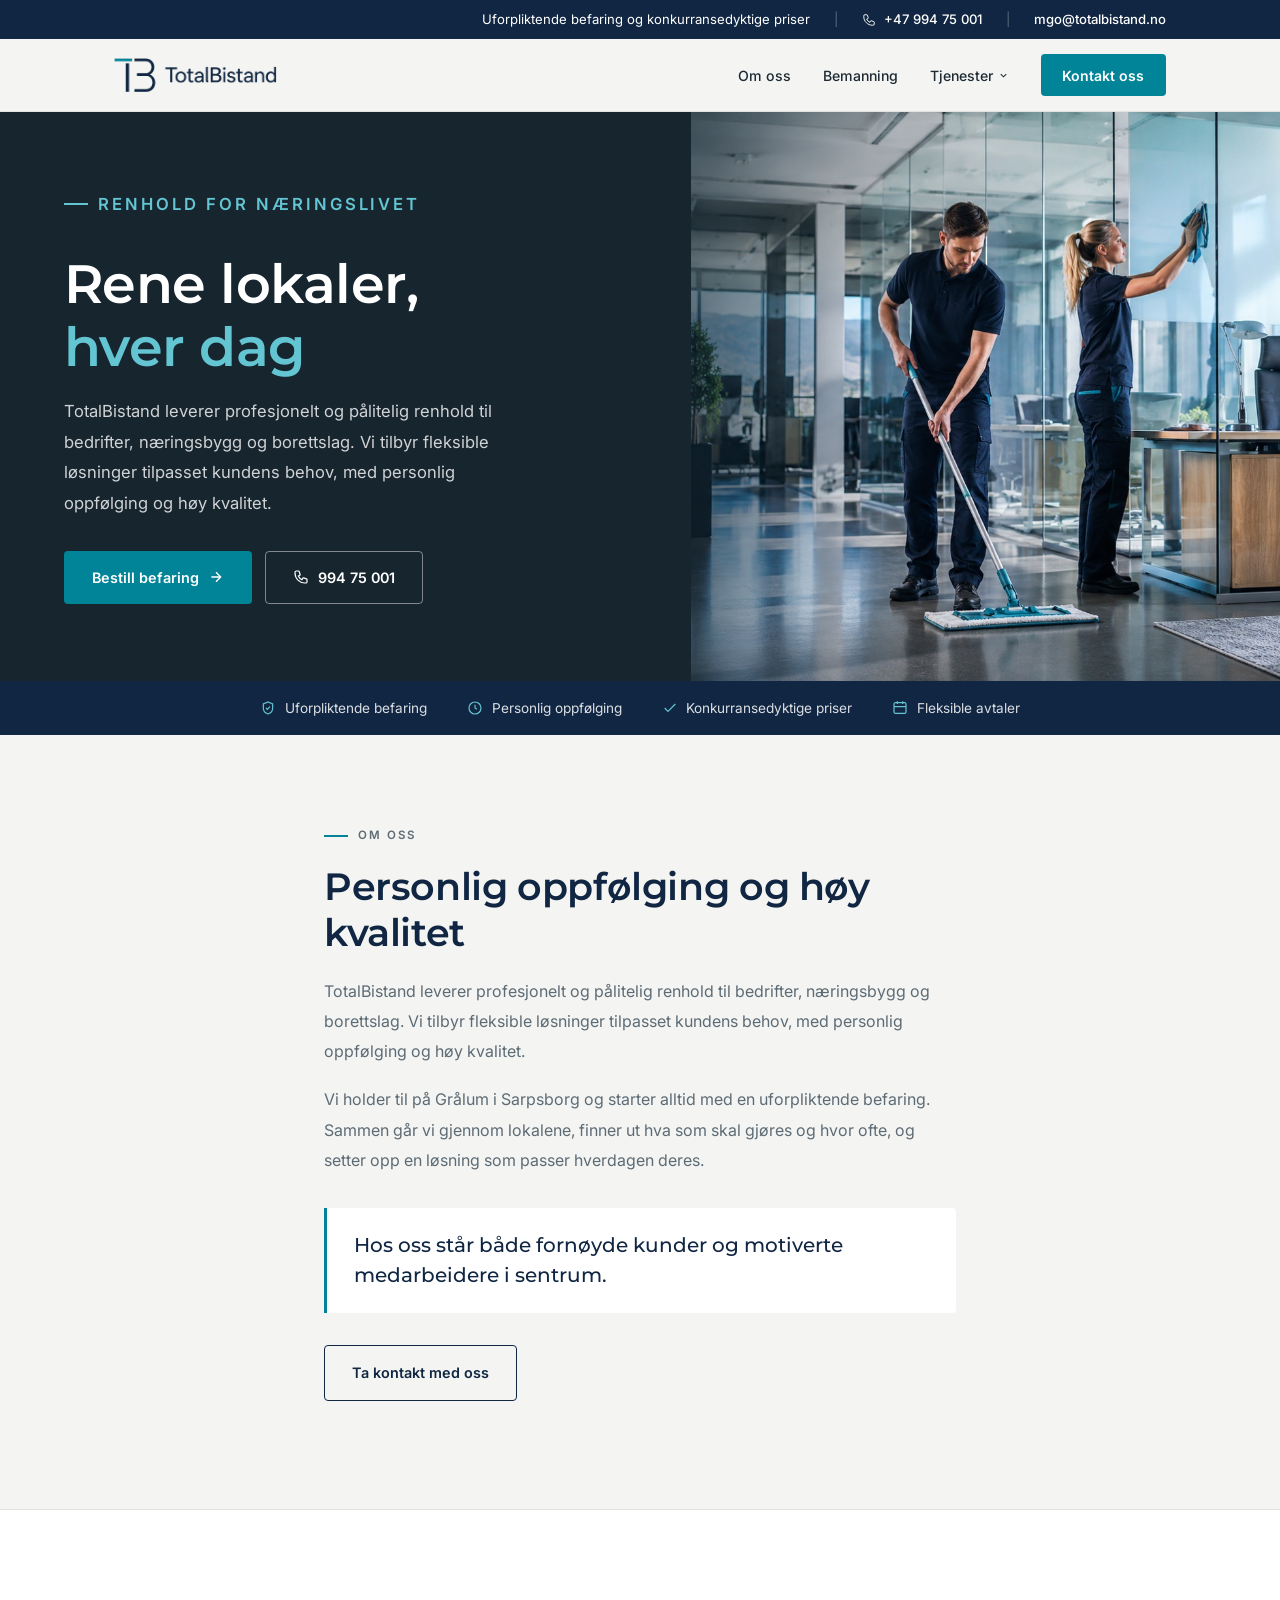
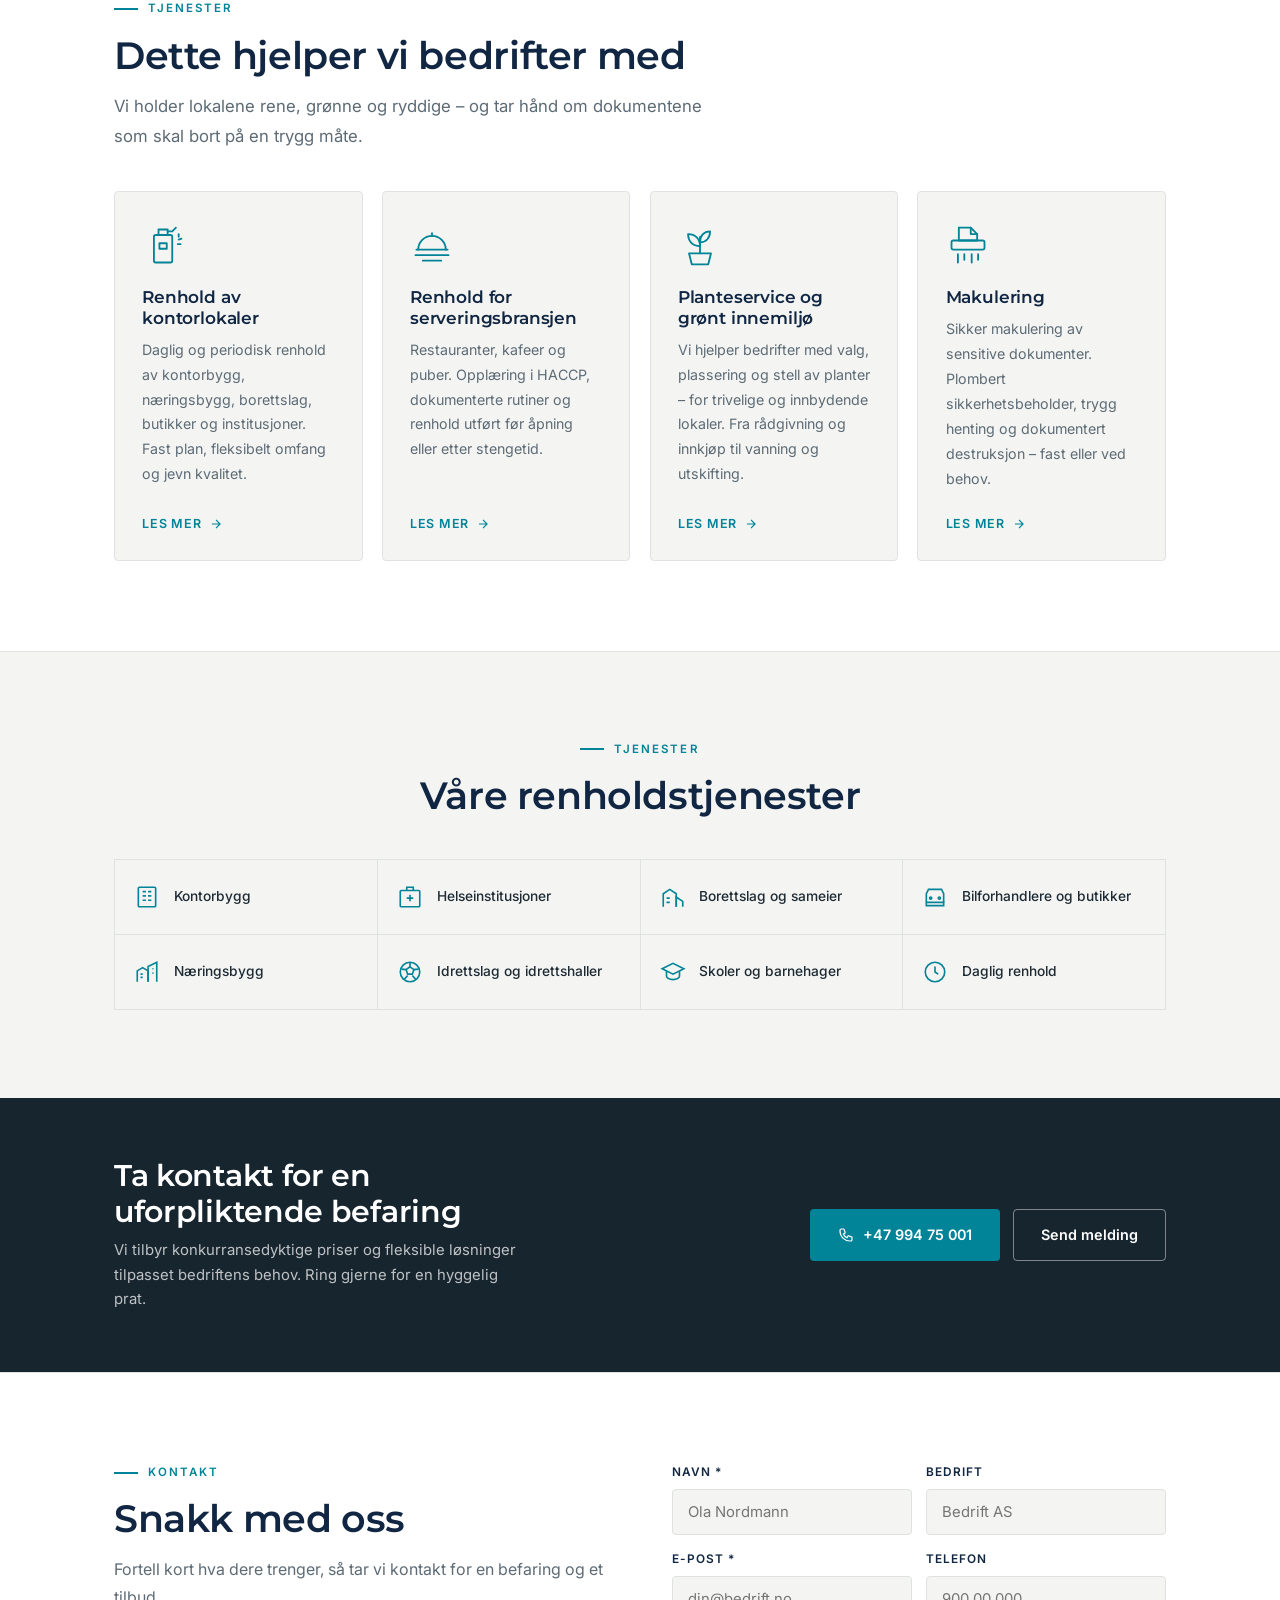
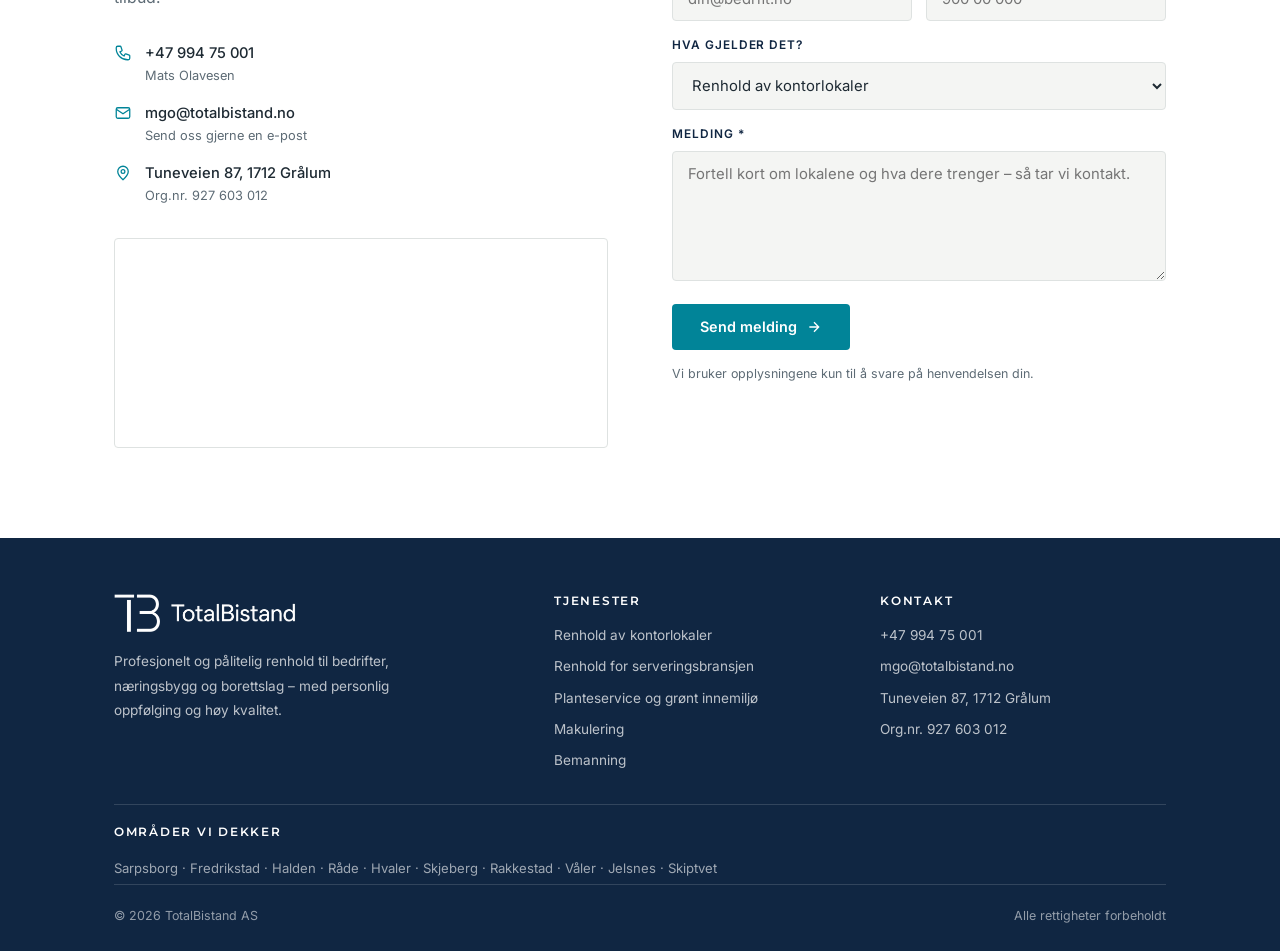
==== commit 35624bf4: "Ny side: renhold for serveringsbransjen Tekst og bilde fra Mats. Lagt inn under Tjenester i meny, bu" ====
--- a/index.html
+++ b/index.html
@@ -4,13 +4,13 @@
 <meta charset="UTF-8" />
 <script>document.documentElement.className="js";</script>
 <meta name="viewport" content="width=device-width, initial-scale=1" />
-<title>Renhold i Sarpsborg – kontorlokaler og næringsbygg | TotalBistand</title>
+<title>Renhold i Sarpsborg for bedrifter og borettslag</title>
 <meta name="description" content="TotalBistand leverer profesjonelt og pålitelig renhold til bedrifter, næringsbygg og borettslag i Sarpsborg, Fredrikstad, Halden og resten av Østfold. Vi tilbyr også planteservice, grønt innemiljø, makulering og bemanning. Ta kontakt for en uforpliktende befaring." />
 <link rel="canonical" href="https://totalbistand.no/" />
 
 <meta property="og:type" content="website" />
 <meta property="og:url" content="https://totalbistand.no/" />
-<meta property="og:title" content="Renhold i Sarpsborg – kontorlokaler og næringsbygg | TotalBistand" />
+<meta property="og:title" content="Renhold i Sarpsborg for bedrifter og borettslag | TotalBistand" />
 <meta property="og:description" content="Profesjonelt og pålitelig renhold til bedrifter, næringsbygg og borettslag. Fleksible løsninger tilpasset kundens behov." />
 <meta property="og:image" content="https://totalbistand.no/bilder/hero.jpg" />
 <meta property="og:locale" content="nb_NO" />
@@ -22,13 +22,13 @@
 <link rel="apple-touch-icon" href="bilder/apple-touch-icon.png" />
 
 <script type="application/ld+json">
-{"@context":"https://schema.org","@type":"ProfessionalService","name":"TotalBistand","alternateName":["Total Bistand","TotalBistand AS"],"url":"https://totalbistand.no","email":"mgo@totalbistand.no","telephone":"+4799475001","image":"https://totalbistand.no/bilder/hero.jpg","description":"Profesjonelt renhold av kontorlokaler, næringsbygg og borettslag. Planteservice, grønt innemiljø, makulering og bemanning.","address":{"@type":"PostalAddress","streetAddress":"Tuneveien 87","postalCode":"1712","addressLocality":"Grålum","addressCountry":"NO"},"hasOfferCatalog":{"@type":"OfferCatalog","name":"Tjenester","itemListElement":[{"@type":"Offer","itemOffered":{"@type":"Service","name":"Renhold av kontorlokaler og næringsbygg"}},{"@type":"Offer","itemOffered":{"@type":"Service","name":"Planteservice og grønt innemiljø"}},{"@type":"Offer","itemOffered":{"@type":"Service","name":"Makulering og sikker dokumenthåndtering"}},{"@type":"Offer","itemOffered":{"@type":"Service","name":"Bemanning"}}]},"areaServed":[{"@type":"City","name":"Sarpsborg"},{"@type":"City","name":"Fredrikstad"},{"@type":"City","name":"Halden"},{"@type":"City","name":"Råde"},{"@type":"City","name":"Hvaler"},{"@type":"City","name":"Skjeberg"},{"@type":"City","name":"Rakkestad"},{"@type":"City","name":"Våler"},{"@type":"City","name":"Jelsnes"},{"@type":"City","name":"Skiptvet"},{"@type":"AdministrativeArea","name":"Østfold"}]}
+{"@context":"https://schema.org","@type":"ProfessionalService","name":"TotalBistand","alternateName":["Total Bistand","TotalBistand AS"],"url":"https://totalbistand.no","email":"mgo@totalbistand.no","telephone":"+4799475001","image":"https://totalbistand.no/bilder/hero.jpg","description":"Profesjonelt renhold av kontorlokaler, næringsbygg og borettslag. Planteservice, grønt innemiljø, makulering og bemanning.","address":{"@type":"PostalAddress","streetAddress":"Tuneveien 87","postalCode":"1712","addressLocality":"Grålum","addressCountry":"NO"},"hasOfferCatalog":{"@type":"OfferCatalog","name":"Tjenester","itemListElement":[{"@type":"Offer","itemOffered":{"@type":"Service","name":"Renhold av kontorlokaler og næringsbygg"}},{"@type":"Offer","itemOffered":{"@type":"Service","name":"Renhold for serveringsbransjen"}},{"@type":"Offer","itemOffered":{"@type":"Service","name":"Planteservice og grønt innemiljø"}},{"@type":"Offer","itemOffered":{"@type":"Service","name":"Makulering og sikker dokumenthåndtering"}},{"@type":"Offer","itemOffered":{"@type":"Service","name":"Bemanning"}}]},"areaServed":[{"@type":"City","name":"Sarpsborg"},{"@type":"City","name":"Fredrikstad"},{"@type":"City","name":"Halden"},{"@type":"City","name":"Råde"},{"@type":"City","name":"Hvaler"},{"@type":"City","name":"Skjeberg"},{"@type":"City","name":"Rakkestad"},{"@type":"City","name":"Våler"},{"@type":"City","name":"Jelsnes"},{"@type":"City","name":"Skiptvet"},{"@type":"AdministrativeArea","name":"Østfold"}]}
 </script>
 
 <link rel="preconnect" href="https://fonts.googleapis.com" />
 <link rel="preconnect" href="https://fonts.gstatic.com" crossorigin />
 <link href="https://fonts.googleapis.com/css2?family=Inter:wght@400;500;600&family=Montserrat:wght@500;600;700&display=swap" rel="stylesheet" />
-<link rel="stylesheet" href="assets/style.css?v=9" />
+<link rel="stylesheet" href="assets/style.css?v=11" />
 </head>
 <body>
 
@@ -64,6 +64,7 @@
         </a>
         <div class="dropdown">
           <a href="/renhold/">Renhold av kontorlokaler</a>
+          <a href="/servering/">Renhold for serveringsbransjen</a>
           <a href="/planteservice/">Planteservice og grønt innemiljø</a>
           <a href="/makulering/">Makulering</a>
         </div>
@@ -82,6 +83,7 @@
   </button>
   <div class="sub">
     <a href="/renhold/">Renhold av kontorlokaler</a>
+    <a href="/servering/">Renhold for serveringsbransjen</a>
     <a href="/planteservice/">Planteservice og grønt innemiljø</a>
     <a href="/makulering/">Makulering</a>
   </div>
@@ -157,7 +159,22 @@
         <span class="svc-more">Les mer <svg viewBox="0 0 24 24" fill="none" stroke="currentColor" stroke-width="2"><path d="M5 12h14M12 5l7 7-7 7"/></svg></span>
       </a>
 
-      <a class="svc reveal d1" href="/planteservice/">
+      <a class="svc reveal d1" href="/servering/">
+        <div class="svc-icon">
+          <svg viewBox="0 0 48 48" fill="none" stroke="currentColor" stroke-width="2" stroke-linecap="round" stroke-linejoin="round">
+            <path d="M7 28h34"/>
+            <path d="M9 28a15 15 0 0130 0"/>
+            <path d="M24 13v-3"/>
+            <path d="M6 34h36"/>
+            <path d="M14 40h20"/>
+          </svg>
+        </div>
+        <h3>Renhold for serveringsbransjen</h3>
+        <p>Restauranter, kafeer og puber. Opplæring i HACCP, dokumenterte rutiner og renhold utført før åpning eller etter stengetid.</p>
+        <span class="svc-more">Les mer <svg viewBox="0 0 24 24" fill="none" stroke="currentColor" stroke-width="2"><path d="M5 12h14M12 5l7 7-7 7"/></svg></span>
+      </a>
+
+      <a class="svc reveal d2" href="/planteservice/">
         <div class="svc-icon">
           <svg viewBox="0 0 48 48" fill="none" stroke="currentColor" stroke-width="2" stroke-linecap="round" stroke-linejoin="round">
             <path d="M24 32V14"/>
@@ -171,7 +188,7 @@
         <span class="svc-more">Les mer <svg viewBox="0 0 24 24" fill="none" stroke="currentColor" stroke-width="2"><path d="M5 12h14M12 5l7 7-7 7"/></svg></span>
       </a>
 
-      <a class="svc reveal d2" href="/makulering/">
+      <a class="svc reveal d3" href="/makulering/">
         <div class="svc-icon">
           <svg viewBox="0 0 48 48" fill="none" stroke="currentColor" stroke-width="2" stroke-linecap="round" stroke-linejoin="round">
             <path d="M14 4h13l7 7v7H14z"/>
@@ -321,6 +338,7 @@
         <h4>Tjenester</h4>
         <ul>
           <li><a href="/renhold/">Renhold av kontorlokaler</a></li>
+          <li><a href="/servering/">Renhold for serveringsbransjen</a></li>
           <li><a href="/planteservice/">Planteservice og grønt innemiljø</a></li>
           <li><a href="/makulering/">Makulering</a></li>
           <li><a href="/bemanning/">Bemanning</a></li>
@@ -351,6 +369,6 @@
   <svg viewBox="0 0 24 24" fill="none" stroke="currentColor" stroke-width="2"><path d="M12 19V5M5 12l7-7 7 7"/></svg>
 </button>
 
-<script src="assets/site.js?v=9" defer></script>
+<script src="assets/site.js?v=11" defer></script>
 </body>
 </html>
--- a/assets/style.css
+++ b/assets/style.css
@@ -176,7 +176,7 @@
 .services { background: var(--white); padding-block: clamp(3.5rem, 7vw, 6rem); border-block: 1px solid var(--border); }
 .svc-head { max-width: 620px; margin-bottom: 2.5rem; }
 .svc-head h2 { margin-bottom: .8rem; }
-.svc-grid { display: grid; grid-template-columns: repeat(3, 1fr); gap: 1.4rem; }
+.svc-grid { display: grid; grid-template-columns: repeat(4, 1fr); gap: 1.2rem; }
 .svc {
   display: flex; flex-direction: column;
   background: var(--paper); border: 1px solid var(--border); border-radius: var(--r);
@@ -367,7 +367,7 @@
    ========================================================================== */
 @media (max-width: 1024px) {
   .seg-grid { grid-template-columns: repeat(2, 1fr); }
-  .svc-grid { grid-template-columns: 1fr; }
+  .svc-grid { grid-template-columns: repeat(2, 1fr); }
   .steps, .steps-4 { grid-template-columns: repeat(3, 1fr); row-gap: 1.8rem; }
 }
 
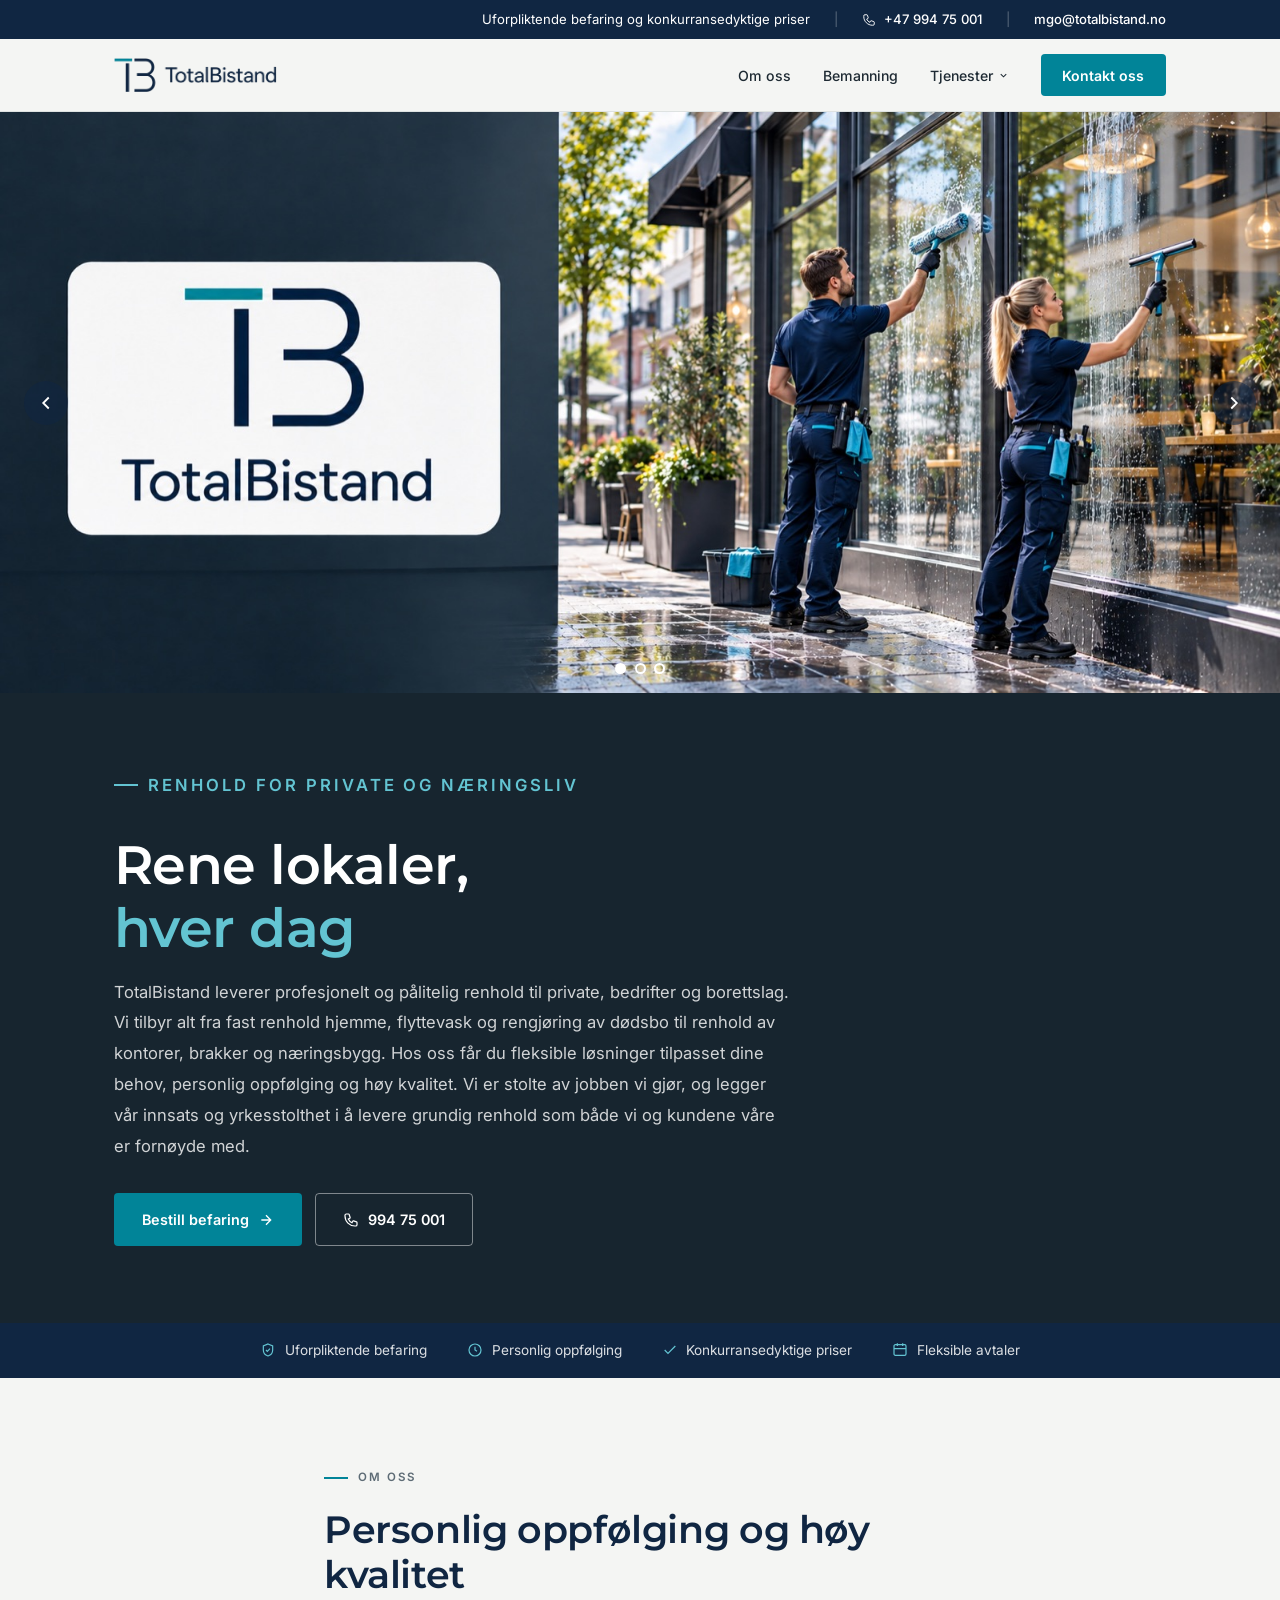
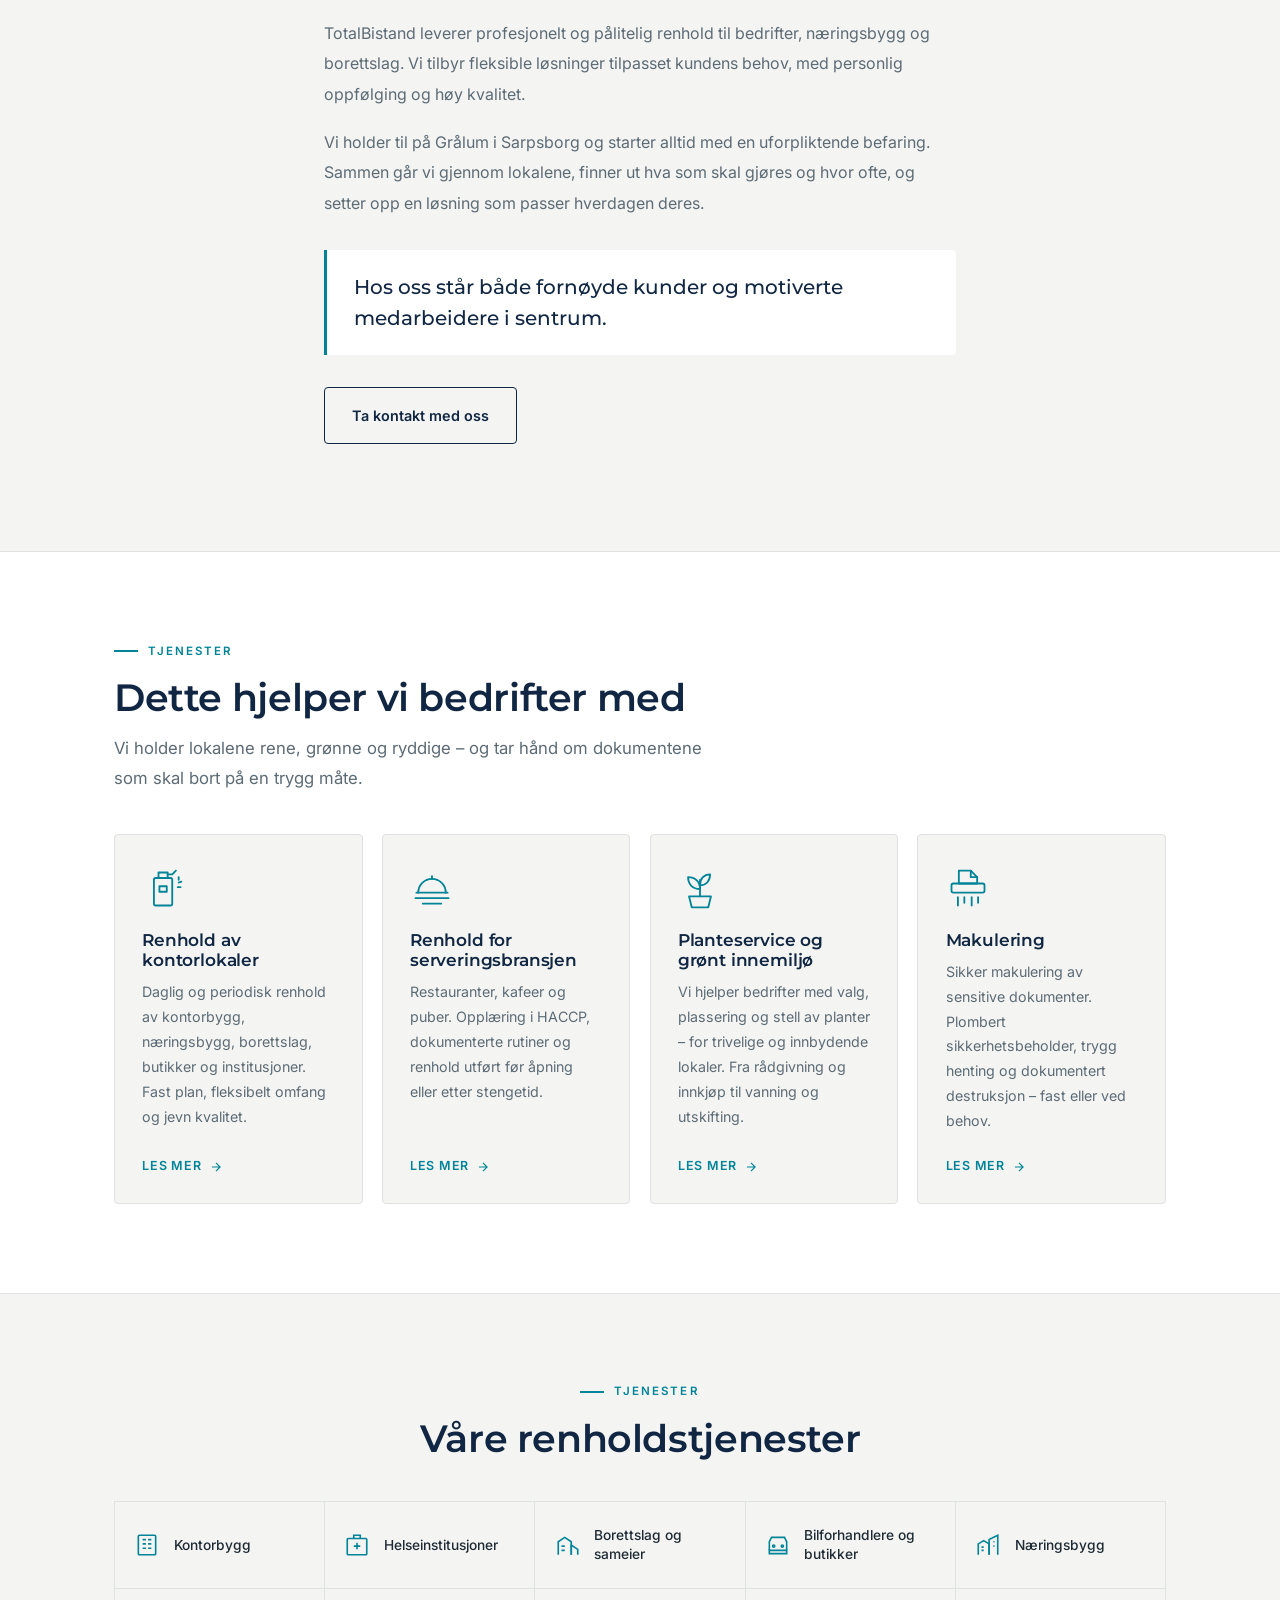
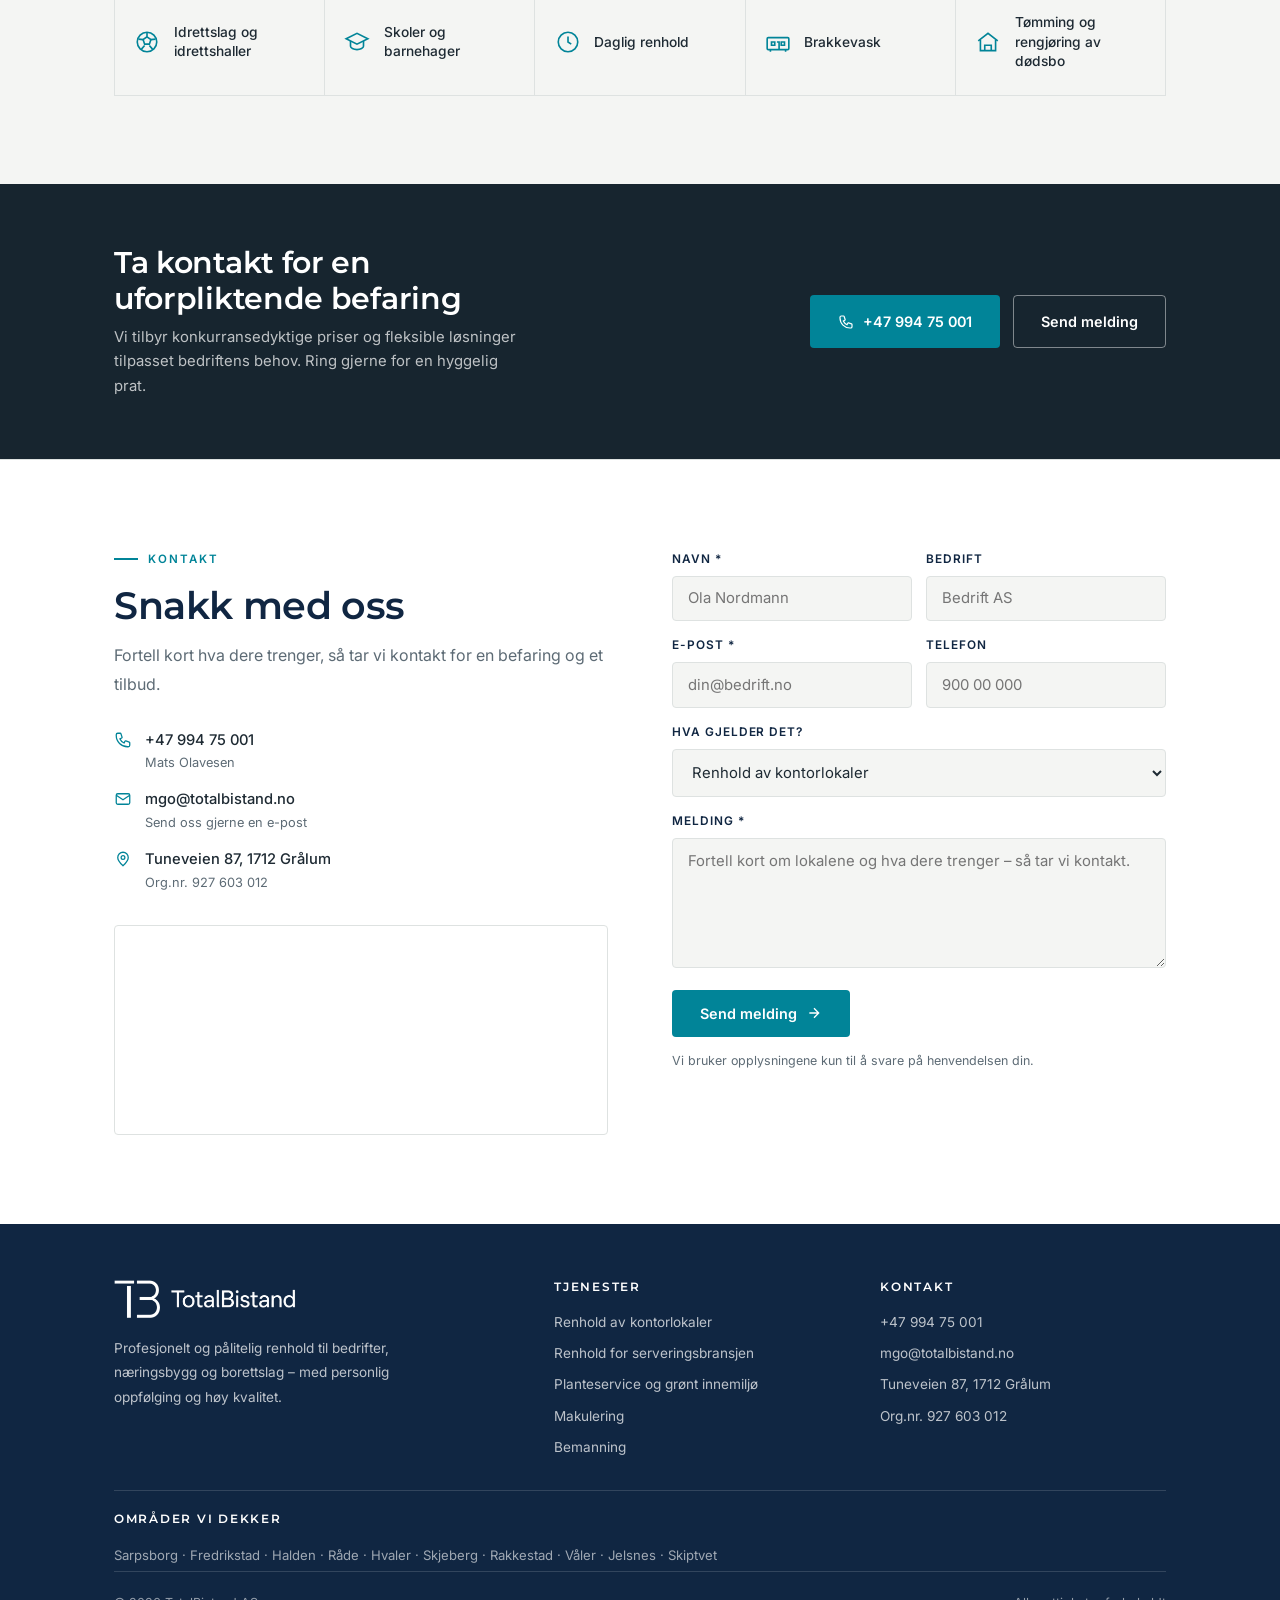
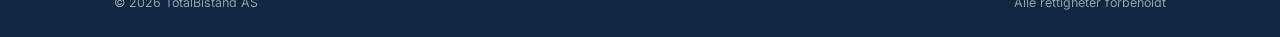
==== commit 4667fabd: "Bildekarusell, ny introtekst og nye tjenester paa forsiden Karusell med tre bilder oeverst, ny tekst" ====
--- a/index.html
+++ b/index.html
@@ -5,13 +5,13 @@
 <script>document.documentElement.className="js";</script>
 <meta name="viewport" content="width=device-width, initial-scale=1" />
 <title>Renhold i Sarpsborg for bedrifter og borettslag</title>
-<meta name="description" content="TotalBistand leverer profesjonelt og pålitelig renhold til bedrifter, næringsbygg og borettslag i Sarpsborg, Fredrikstad, Halden og resten av Østfold. Vi tilbyr også planteservice, grønt innemiljø, makulering og bemanning. Ta kontakt for en uforpliktende befaring." />
+<meta name="description" content="TotalBistand leverer profesjonelt og pålitelig renhold til private, bedrifter, næringsbygg og borettslag i Sarpsborg, Fredrikstad, Halden og resten av Østfold. Vi tilbyr også planteservice, grønt innemiljø, makulering og bemanning. Ta kontakt for en uforpliktende befaring." />
 <link rel="canonical" href="https://totalbistand.no/" />
 
 <meta property="og:type" content="website" />
 <meta property="og:url" content="https://totalbistand.no/" />
 <meta property="og:title" content="Renhold i Sarpsborg for bedrifter og borettslag | TotalBistand" />
-<meta property="og:description" content="Profesjonelt og pålitelig renhold til bedrifter, næringsbygg og borettslag. Fleksible løsninger tilpasset kundens behov." />
+<meta property="og:description" content="Profesjonelt og pålitelig renhold til private, bedrifter, næringsbygg og borettslag. Fleksible løsninger tilpasset kundens behov." />
 <meta property="og:image" content="https://totalbistand.no/bilder/hero.jpg" />
 <meta property="og:locale" content="nb_NO" />
 <meta name="twitter:card" content="summary_large_image" />
@@ -28,7 +28,7 @@
 <link rel="preconnect" href="https://fonts.googleapis.com" />
 <link rel="preconnect" href="https://fonts.gstatic.com" crossorigin />
 <link href="https://fonts.googleapis.com/css2?family=Inter:wght@400;500;600&family=Montserrat:wght@500;600;700&display=swap" rel="stylesheet" />
-<link rel="stylesheet" href="assets/style.css?v=11" />
+<link rel="stylesheet" href="assets/style.css?v=13" />
 </head>
 <body>
 
@@ -90,12 +90,24 @@
   <a href="#kontakt" class="m-cta">Kontakt oss</a>
 </div>
 
+<!-- BILDEKARUSELL -->
+<section class="carousel" aria-roledescription="karusell" aria-label="Bilder fra TotalBistand">
+  <div class="car-track">
+    <figure class="car-slide active"><img src="bilder/karusell-vindu.jpg" alt="To medarbeidere fra TotalBistand vasker store vinduer på et butikklokale" width="1600" height="726" fetchpriority="high" /></figure>
+    <figure class="car-slide"><img src="bilder/karusell-hus.jpg" alt="Medarbeidere fra TotalBistand vasker vinduer på et rødt bolighus" width="1600" height="726" loading="lazy" /></figure>
+    <figure class="car-slide"><img src="bilder/karusell-restaurant.jpg" alt="Medarbeidere fra TotalBistand vasker gulv og bord i en restaurant" width="1448" height="1086" loading="lazy" /></figure>
+  </div>
+  <button class="car-btn car-prev" aria-label="Forrige bilde"><svg viewBox="0 0 24 24" fill="none" stroke="currentColor" stroke-width="2"><path d="M15 18l-6-6 6-6"/></svg></button>
+  <button class="car-btn car-next" aria-label="Neste bilde"><svg viewBox="0 0 24 24" fill="none" stroke="currentColor" stroke-width="2"><path d="M9 18l6-6-6-6"/></svg></button>
+  <div class="car-dots"></div>
+</section>
+
 <!-- HERO -->
-<header class="hero">
+<header class="hero hero-text">
   <div class="hero-copy">
-    <p class="eyebrow">Renhold for næringslivet</p>
+    <p class="eyebrow">Renhold for private og næringsliv</p>
     <h1>Rene lokaler,<br /><span class="accent">hver dag</span></h1>
-    <p>TotalBistand leverer profesjonelt og pålitelig renhold til bedrifter, næringsbygg og borettslag. Vi tilbyr fleksible løsninger tilpasset kundens behov, med personlig oppfølging og høy kvalitet.</p>
+    <p>TotalBistand leverer profesjonelt og pålitelig renhold til private, bedrifter og borettslag. Vi tilbyr alt fra fast renhold hjemme, flyttevask og rengjøring av dødsbo til renhold av kontorer, brakker og næringsbygg. Hos oss får du fleksible løsninger tilpasset dine behov, personlig oppfølging og høy kvalitet. Vi er stolte av jobben vi gjør, og legger vår innsats og yrkesstolthet i å levere grundig renhold som både vi og kundene våre er fornøyde med.</p>
     <div class="hero-btns">
       <a href="#kontakt" class="btn btn-teal">
         Bestill befaring
@@ -106,9 +118,6 @@
         994 75 001
       </a>
     </div>
-  </div>
-  <div class="hero-img">
-    <img src="bilder/hero.jpg" alt="To medarbeidere fra TotalBistand vasker gulv og glassvegger i et moderne kontorlandskap" width="1000" height="870" fetchpriority="high" />
   </div>
 </header>
 
@@ -213,7 +222,7 @@
       <p class="eyebrow center reveal">Tjenester</p>
       <h2 class="h2 reveal d1">Våre renholdstjenester</h2>
     </div>
-    <div class="seg-grid reveal d1">
+    <div class="seg-grid seg-5 reveal d1">
       <div class="seg"><svg viewBox="0 0 24 24" fill="none" stroke="currentColor" stroke-width="1.5"><rect x="4" y="3" width="16" height="18" rx="1"/><path d="M8 7h3M13 7h3M8 11h3M13 11h3M8 15h3M13 15h3"/></svg><span>Kontorbygg</span></div>
       <div class="seg"><svg viewBox="0 0 24 24" fill="none" stroke="currentColor" stroke-width="1.5"><rect x="3" y="6" width="18" height="15" rx="1"/><path d="M12 10v6M9 13h6M9 6V3h6v3"/></svg><span>Helseinstitusjoner</span></div>
       <div class="seg"><svg viewBox="0 0 24 24" fill="none" stroke="currentColor" stroke-width="1.5"><path d="M3 21V9l6-4 6 4v12"/><path d="M15 21V12l6 4v5"/><path d="M6 13h3M6 17h3"/></svg><span>Borettslag og sameier</span></div>
@@ -222,6 +231,8 @@
       <div class="seg"><svg viewBox="0 0 24 24" fill="none" stroke="currentColor" stroke-width="1.5"><circle cx="12" cy="12" r="9"/><path d="M12 7.2l3.6 2.6-1.4 4.2H9.8L8.4 9.8 12 7.2z"/><path d="M12 3v4.2M4.1 9.4l4.3.4M6.9 18.6l2.9-3.4M17.1 18.6l-2.9-3.4M19.9 9.4l-4.3.4"/></svg><span>Idrettslag og idrettshaller</span></div>
       <div class="seg"><svg viewBox="0 0 24 24" fill="none" stroke="currentColor" stroke-width="1.5"><path d="M2 9l10-5 10 5-10 5L2 9z"/><path d="M6 11v5c0 1.5 2.7 3 6 3s6-1.5 6-3v-5"/></svg><span>Skoler og barnehager</span></div>
       <div class="seg"><svg viewBox="0 0 24 24" fill="none" stroke="currentColor" stroke-width="1.5"><circle cx="12" cy="12" r="9"/><path d="M12 7v5l3 2"/></svg><span>Daglig renhold</span></div>
+      <div class="seg"><svg viewBox="0 0 24 24" fill="none" stroke="currentColor" stroke-width="1.5"><rect x="2" y="8" width="20" height="11" rx="1"/><path d="M6 12h3v3H6zM15 12h3v3h-3zM11 12h2v7"/><path d="M5 19v2M19 19v2"/></svg><span>Brakkevask</span></div>
+      <div class="seg"><svg viewBox="0 0 24 24" fill="none" stroke="currentColor" stroke-width="1.5"><path d="M3 11l9-7 9 7"/><path d="M5 10v10h14V10"/><path d="M9 20v-5h6v5"/></svg><span>Tømming og rengjøring av dødsbo</span></div>
     </div>
   </div>
 </section>
@@ -369,6 +380,6 @@
   <svg viewBox="0 0 24 24" fill="none" stroke="currentColor" stroke-width="2"><path d="M12 19V5M5 12l7-7 7 7"/></svg>
 </button>
 
-<script src="assets/site.js?v=11" defer></script>
+<script src="assets/site.js?v=13" defer></script>
 </body>
 </html>
--- a/assets/style.css
+++ b/assets/style.css
@@ -146,6 +146,28 @@
 .hero-btns { display: flex; gap: .8rem; flex-wrap: wrap; }
 .hero-img { position: relative; overflow: hidden; background: var(--slate-2); min-height: 320px; }
 .hero-img img { position: absolute; inset: 0; width: 100%; height: 100%; object-fit: cover; object-position: center; }
+
+/* bildekarusell oeverst paa forsiden */
+.carousel { position: relative; background: var(--slate); overflow: hidden; }
+.car-track { position: relative; aspect-ratio: 1600 / 726; max-height: 72vh; width: 100%; }
+.car-slide { position: absolute; inset: 0; opacity: 0; transition: opacity .8s ease; }
+.car-slide.active { opacity: 1; }
+.car-slide img { width: 100%; height: 100%; object-fit: cover; object-position: center 45%; }
+.car-btn { position: absolute; top: 50%; transform: translateY(-50%); width: 44px; height: 44px; border: 0; border-radius: 50%; background: rgba(16,38,66,.55); color: #fff; display: flex; align-items: center; justify-content: center; cursor: pointer; transition: background .2s; z-index: 2; }
+.car-btn:hover, .car-btn:focus-visible { background: var(--teal); }
+.car-btn svg { width: 22px; height: 22px; }
+.car-prev { left: clamp(.6rem, 2vw, 1.5rem); }
+.car-next { right: clamp(.6rem, 2vw, 1.5rem); }
+.car-dots { position: absolute; left: 0; right: 0; bottom: clamp(.6rem, 2vw, 1.2rem); display: flex; justify-content: center; gap: .55rem; z-index: 2; }
+.car-dots button { width: 11px; height: 11px; border-radius: 50%; border: 2px solid #fff; background: transparent; cursor: pointer; padding: 0; }
+.car-dots button[aria-current="true"] { background: #fff; }
+html:not(.js) .car-btn, html:not(.js) .car-dots { display: none; }
+
+/* hero uten bilde (forsiden, under karusellen) */
+.hero.hero-text { grid-template-columns: 1fr; min-height: 0; }
+.hero.hero-text .hero-copy { max-width: var(--maxw); margin: 0 auto; width: 100%; padding-left: var(--pad); padding-right: var(--pad); }
+.hero.hero-text .hero-copy p { max-width: 68ch; }
+.hero.hero-text h1 { max-width: none; }
 
 /* trygghetsstripe under hero */
 .trust { background: var(--navy); color: rgba(255,255,255,.85); }
@@ -189,7 +211,7 @@
 .svc:hover::before { transform: scaleY(1); }
 .svc-icon { width: 44px; height: 44px; color: var(--teal); margin-bottom: 1.2rem; }
 .svc-icon svg { width: 100%; height: 100%; }
-.svc h3 { font-size: 1.08rem; margin-bottom: .6rem; text-wrap: balance; }
+.svc h3 { font-size: 1.08rem; margin-bottom: .6rem; text-wrap: balance; overflow-wrap: anywhere; hyphens: auto; }
 .svc p { color: var(--muted); font-size: .89rem; line-height: 1.75; flex-grow: 1; }
 .svc-more { margin-top: 1.4rem; display: inline-flex; align-items: center; gap: .45rem; font-size: .78rem; font-weight: 600; letter-spacing: .06em; text-transform: uppercase; color: var(--teal); transition: gap .2s; }
 .svc:hover .svc-more { gap: .8rem; }
@@ -365,7 +387,10 @@
 /* ==========================================================================
    Responsivt
    ========================================================================== */
+.seg-grid.seg-5 { grid-template-columns: repeat(5, 1fr); }
+
 @media (max-width: 1024px) {
+  .seg-grid.seg-5,
   .seg-grid { grid-template-columns: repeat(2, 1fr); }
   .svc-grid { grid-template-columns: repeat(2, 1fr); }
   .steps, .steps-4 { grid-template-columns: repeat(3, 1fr); row-gap: 1.8rem; }
@@ -399,6 +424,7 @@
 }
 
 @media (max-width: 560px) {
+  .svc-grid { grid-template-columns: 1fr; }
   /* To kolonner ogsaa paa smal skjerm, med strammere innmat saa de
      lange navnene faar plass */
   .seg { padding: 1rem .75rem; gap: .55rem; }
@@ -412,6 +438,8 @@
   .hero-btns { flex-direction: column; align-items: stretch; }
   .eyebrow { font-size: .66rem; letter-spacing: .14em; }
   .hero-copy p { font-size: .95rem; }
+  .car-btn { width: 32px; height: 32px; }
+  .car-btn svg { width: 18px; height: 18px; }
 }
 
 /* ---------- Redusert bevegelse ---------- */
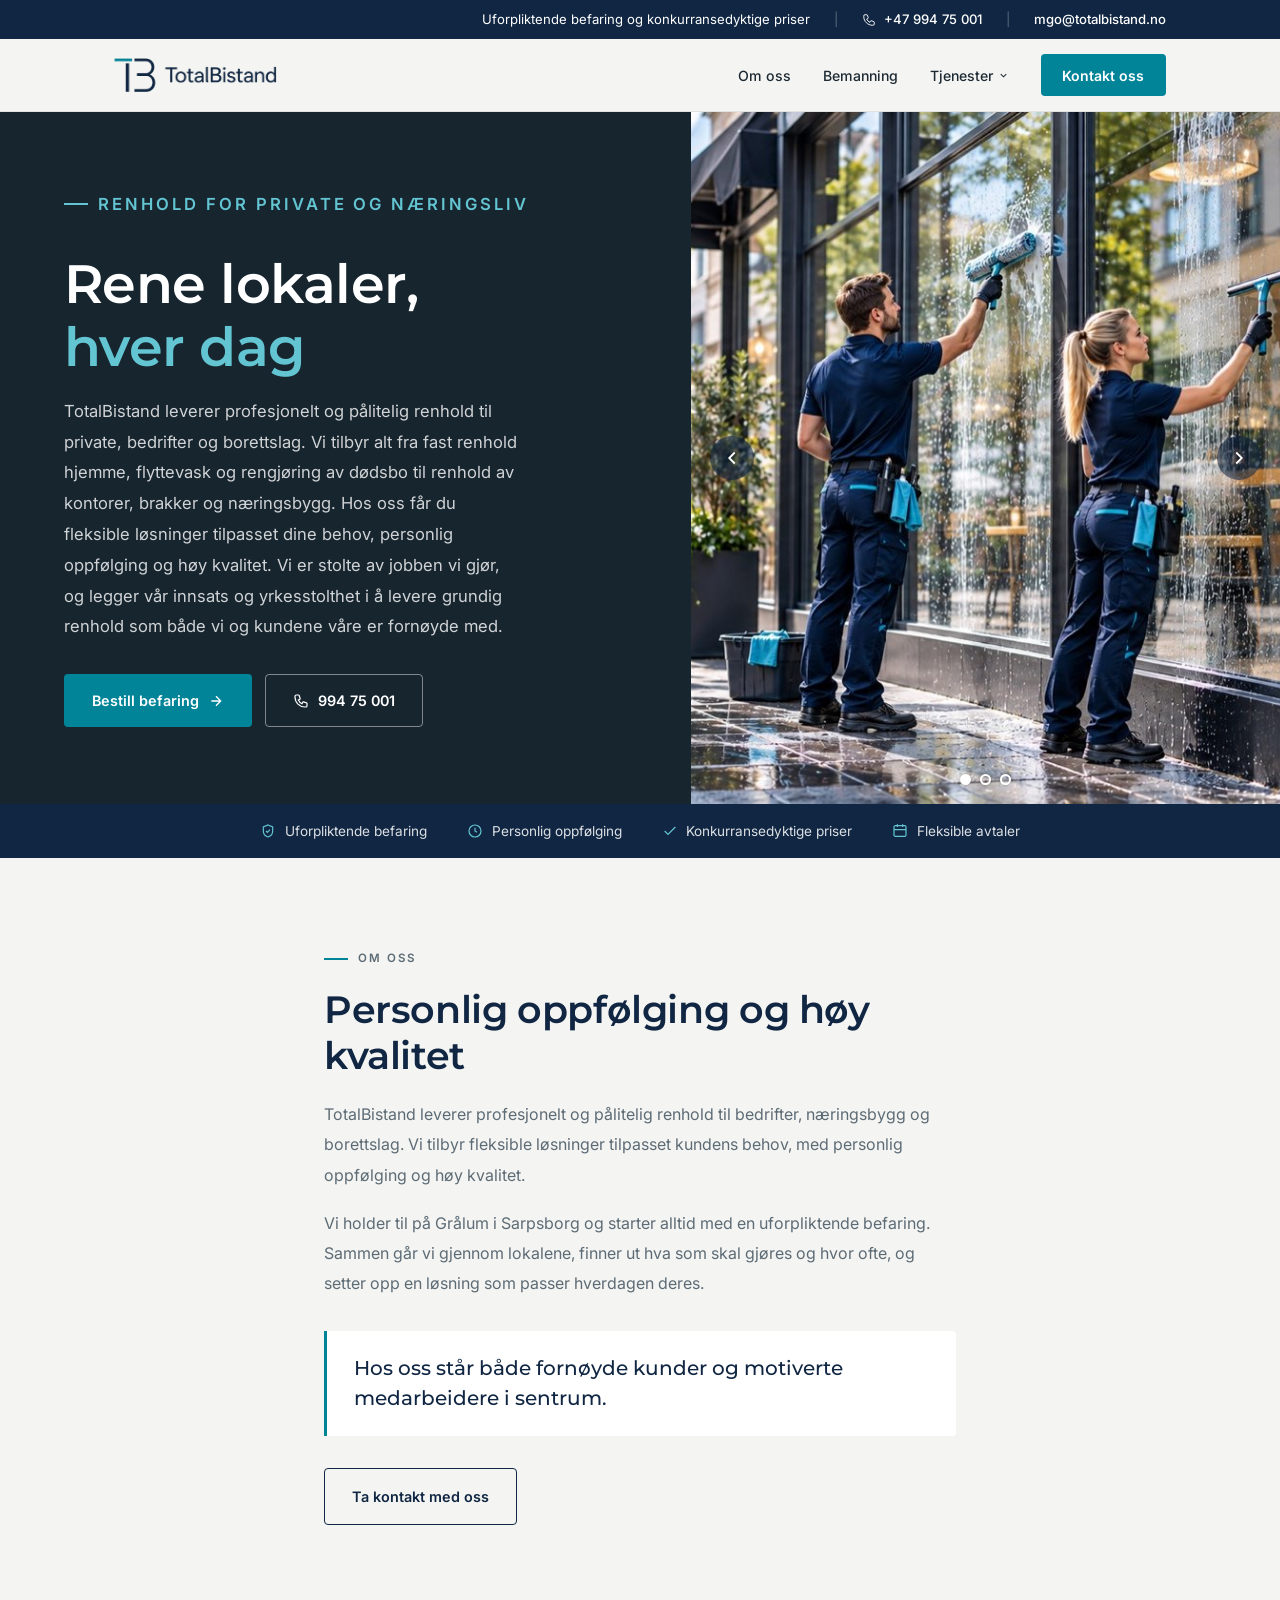
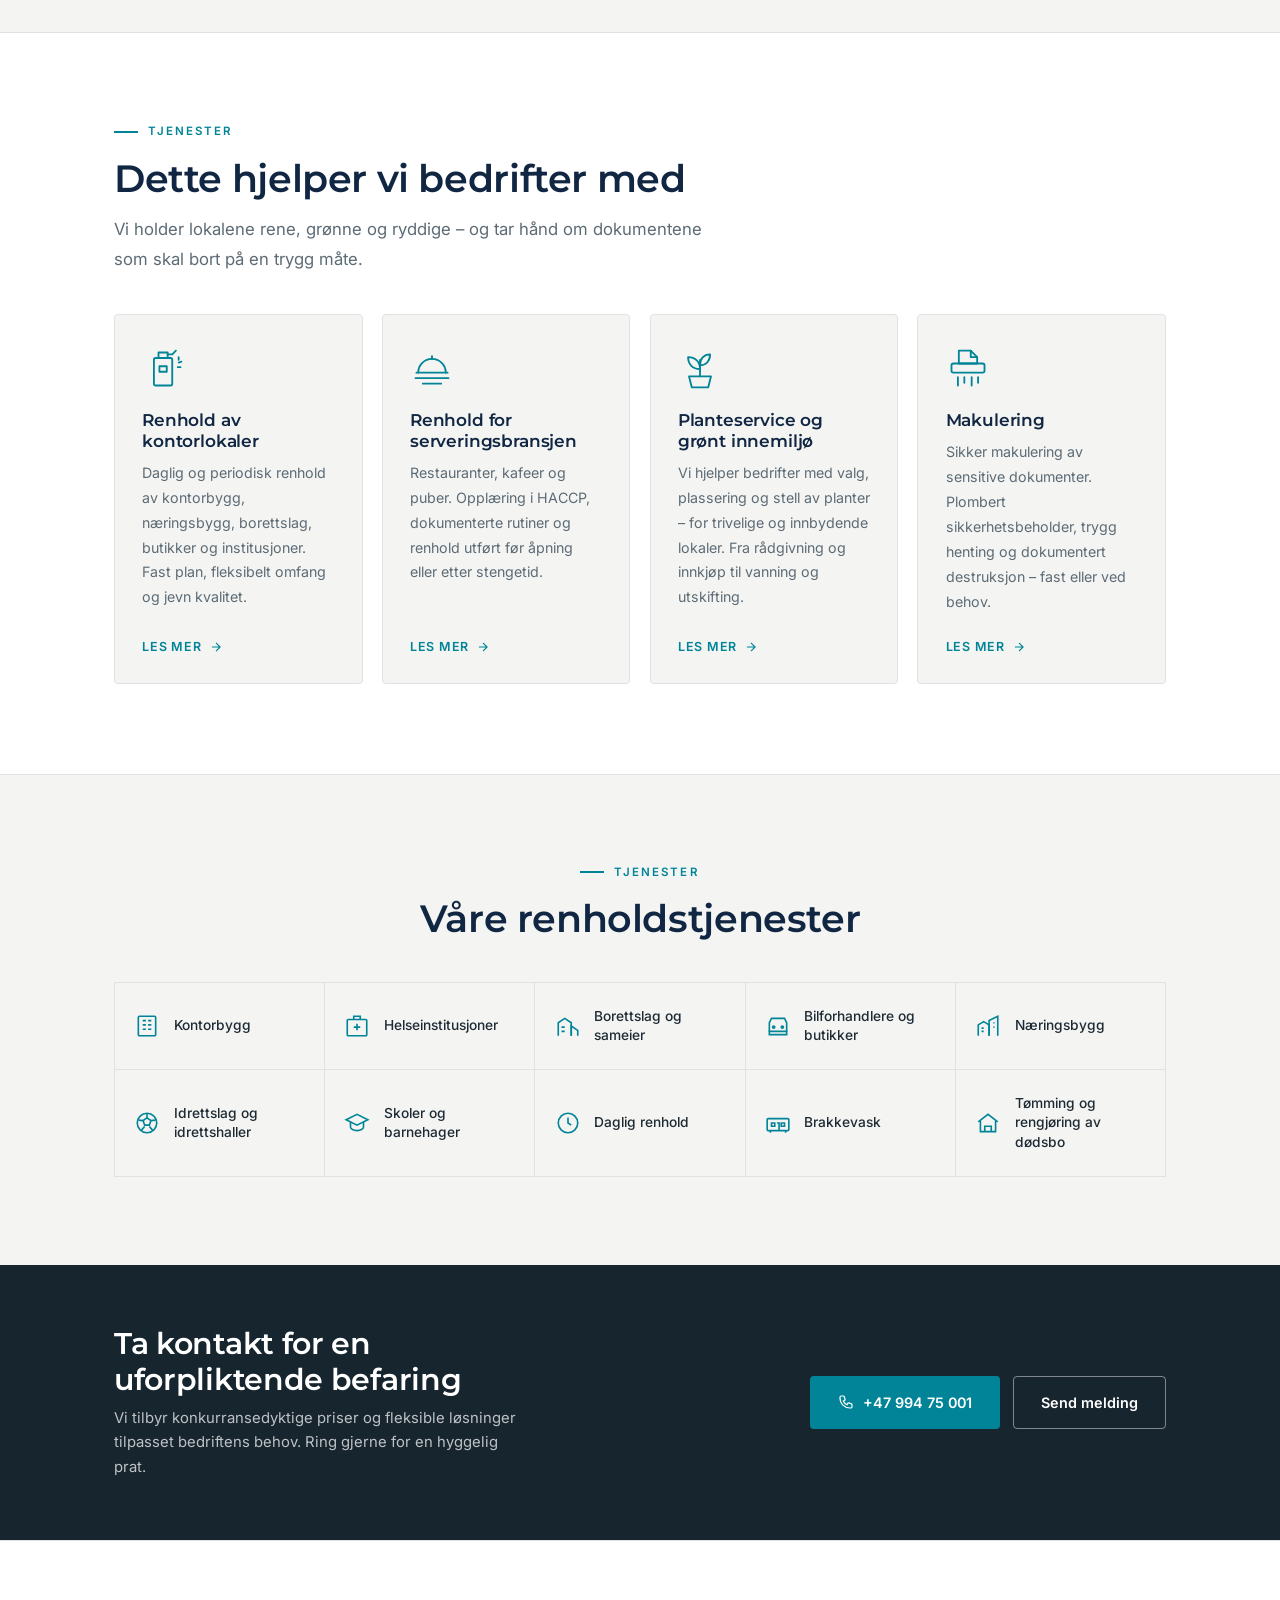
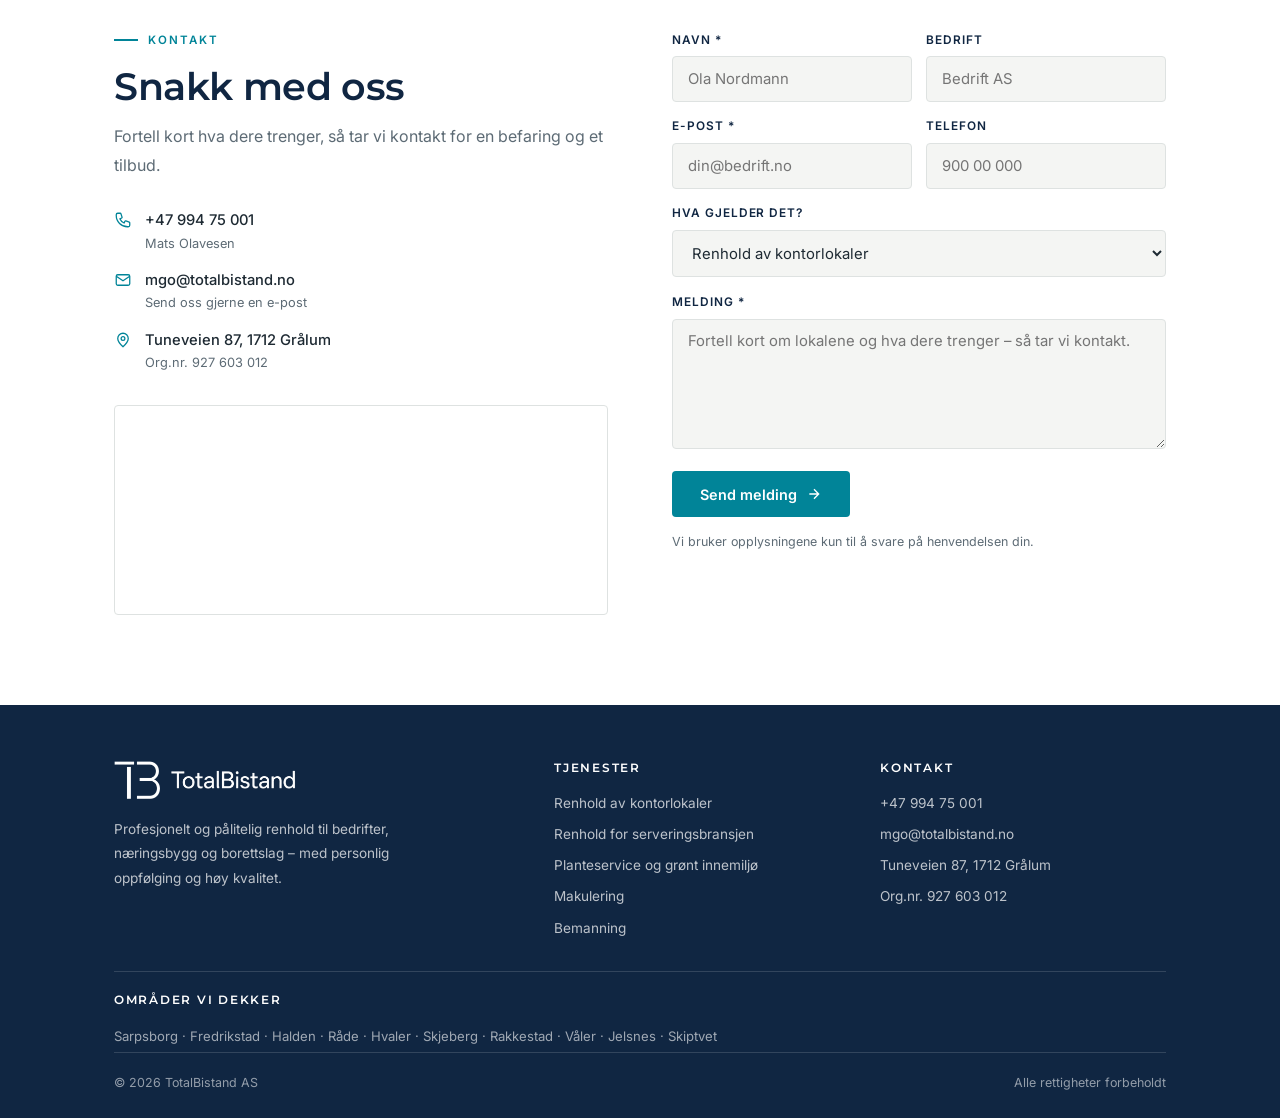
==== commit 1a7a9943: "Flytt karusellen inn i heroen og fjern logoen fra bildene Logopanelet er beskaaret bort fra vindus- " ====
--- a/index.html
+++ b/index.html
@@ -28,7 +28,7 @@
 <link rel="preconnect" href="https://fonts.googleapis.com" />
 <link rel="preconnect" href="https://fonts.gstatic.com" crossorigin />
 <link href="https://fonts.googleapis.com/css2?family=Inter:wght@400;500;600&family=Montserrat:wght@500;600;700&display=swap" rel="stylesheet" />
-<link rel="stylesheet" href="assets/style.css?v=13" />
+<link rel="stylesheet" href="assets/style.css?v=14" />
 </head>
 <body>
 
@@ -90,20 +90,8 @@
   <a href="#kontakt" class="m-cta">Kontakt oss</a>
 </div>
 
-<!-- BILDEKARUSELL -->
-<section class="carousel" aria-roledescription="karusell" aria-label="Bilder fra TotalBistand">
-  <div class="car-track">
-    <figure class="car-slide active"><img src="bilder/karusell-vindu.jpg" alt="To medarbeidere fra TotalBistand vasker store vinduer på et butikklokale" width="1600" height="726" fetchpriority="high" /></figure>
-    <figure class="car-slide"><img src="bilder/karusell-hus.jpg" alt="Medarbeidere fra TotalBistand vasker vinduer på et rødt bolighus" width="1600" height="726" loading="lazy" /></figure>
-    <figure class="car-slide"><img src="bilder/karusell-restaurant.jpg" alt="Medarbeidere fra TotalBistand vasker gulv og bord i en restaurant" width="1448" height="1086" loading="lazy" /></figure>
-  </div>
-  <button class="car-btn car-prev" aria-label="Forrige bilde"><svg viewBox="0 0 24 24" fill="none" stroke="currentColor" stroke-width="2"><path d="M15 18l-6-6 6-6"/></svg></button>
-  <button class="car-btn car-next" aria-label="Neste bilde"><svg viewBox="0 0 24 24" fill="none" stroke="currentColor" stroke-width="2"><path d="M9 18l6-6-6-6"/></svg></button>
-  <div class="car-dots"></div>
-</section>
-
-<!-- HERO -->
-<header class="hero hero-text">
+<!-- HERO MED BILDEKARUSELL -->
+<header class="hero">
   <div class="hero-copy">
     <p class="eyebrow">Renhold for private og næringsliv</p>
     <h1>Rene lokaler,<br /><span class="accent">hver dag</span></h1>
@@ -118,6 +106,16 @@
         994 75 001
       </a>
     </div>
+  </div>
+  <div class="hero-img carousel" aria-roledescription="karusell" aria-label="Bilder fra TotalBistand">
+    <div class="car-track">
+      <figure class="car-slide active"><img src="bilder/karusell-vindu.jpg?v=2" alt="To medarbeidere fra TotalBistand vasker store vinduer på et butikklokale" width="884" height="726" fetchpriority="high" /></figure>
+      <figure class="car-slide"><img src="bilder/karusell-hus.jpg?v=2" alt="Medarbeidere fra TotalBistand vasker vinduer på et rødt bolighus" width="884" height="726" loading="lazy" /></figure>
+      <figure class="car-slide"><img class="pos-hoyre" src="bilder/karusell-restaurant.jpg" alt="Medarbeidere fra TotalBistand vasker gulv og bord i en restaurant" width="1448" height="1086" loading="lazy" /></figure>
+    </div>
+    <button class="car-btn car-prev" aria-label="Forrige bilde"><svg viewBox="0 0 24 24" fill="none" stroke="currentColor" stroke-width="2"><path d="M15 18l-6-6 6-6"/></svg></button>
+    <button class="car-btn car-next" aria-label="Neste bilde"><svg viewBox="0 0 24 24" fill="none" stroke="currentColor" stroke-width="2"><path d="M9 18l6-6-6-6"/></svg></button>
+    <div class="car-dots"></div>
   </div>
 </header>
 
@@ -380,6 +378,6 @@
   <svg viewBox="0 0 24 24" fill="none" stroke="currentColor" stroke-width="2"><path d="M12 19V5M5 12l7-7 7 7"/></svg>
 </button>
 
-<script src="assets/site.js?v=13" defer></script>
+<script src="assets/site.js?v=14" defer></script>
 </body>
 </html>
--- a/assets/style.css
+++ b/assets/style.css
@@ -147,27 +147,23 @@
 .hero-img { position: relative; overflow: hidden; background: var(--slate-2); min-height: 320px; }
 .hero-img img { position: absolute; inset: 0; width: 100%; height: 100%; object-fit: cover; object-position: center; }
 
-/* bildekarusell oeverst paa forsiden */
-.carousel { position: relative; background: var(--slate); overflow: hidden; }
-.car-track { position: relative; aspect-ratio: 1600 / 726; max-height: 72vh; width: 100%; }
-.car-slide { position: absolute; inset: 0; opacity: 0; transition: opacity .8s ease; }
+/* bildekarusell i hero paa forsiden (fyller bildekolonnen) */
+.carousel { background: var(--slate-2); }
+.car-track { position: absolute; inset: 0; }
+.car-slide { position: absolute; inset: 0; margin: 0; opacity: 0; transition: opacity .8s ease; }
 .car-slide.active { opacity: 1; }
-.car-slide img { width: 100%; height: 100%; object-fit: cover; object-position: center 45%; }
+.car-slide img { position: static; width: 100%; height: 100%; object-fit: cover; object-position: center 30%; }
+/* restaurantbildet: flytt utsnittet mot hoeyre saa begge personene kommer med */
+.car-slide img.pos-hoyre { object-position: 75% 30%; }
 .car-btn { position: absolute; top: 50%; transform: translateY(-50%); width: 44px; height: 44px; border: 0; border-radius: 50%; background: rgba(16,38,66,.55); color: #fff; display: flex; align-items: center; justify-content: center; cursor: pointer; transition: background .2s; z-index: 2; }
 .car-btn:hover, .car-btn:focus-visible { background: var(--teal); }
 .car-btn svg { width: 22px; height: 22px; }
-.car-prev { left: clamp(.6rem, 2vw, 1.5rem); }
-.car-next { right: clamp(.6rem, 2vw, 1.5rem); }
+.car-prev { left: clamp(.6rem, 2vw, 1.2rem); }
+.car-next { right: clamp(.6rem, 2vw, 1.2rem); }
 .car-dots { position: absolute; left: 0; right: 0; bottom: clamp(.6rem, 2vw, 1.2rem); display: flex; justify-content: center; gap: .55rem; z-index: 2; }
-.car-dots button { width: 11px; height: 11px; border-radius: 50%; border: 2px solid #fff; background: transparent; cursor: pointer; padding: 0; }
+.car-dots button { width: 11px; height: 11px; border-radius: 50%; border: 2px solid #fff; background: transparent; cursor: pointer; padding: 0; box-shadow: 0 0 4px rgba(0,0,0,.35); }
 .car-dots button[aria-current="true"] { background: #fff; }
 html:not(.js) .car-btn, html:not(.js) .car-dots { display: none; }
-
-/* hero uten bilde (forsiden, under karusellen) */
-.hero.hero-text { grid-template-columns: 1fr; min-height: 0; }
-.hero.hero-text .hero-copy { max-width: var(--maxw); margin: 0 auto; width: 100%; padding-left: var(--pad); padding-right: var(--pad); }
-.hero.hero-text .hero-copy p { max-width: 68ch; }
-.hero.hero-text h1 { max-width: none; }
 
 /* trygghetsstripe under hero */
 .trust { background: var(--navy); color: rgba(255,255,255,.85); }
@@ -405,6 +401,7 @@
 
   .hero { grid-template-columns: 1fr; }
   .hero-img { order: -1; height: 52vw; max-height: 320px; min-height: 200px; }
+  .hero-img.carousel { height: auto; aspect-ratio: 4 / 3; max-height: 70vh; }
   .hero h1 { max-width: none; }
 
   .contact-grid, .page-cols { grid-template-columns: 1fr; }
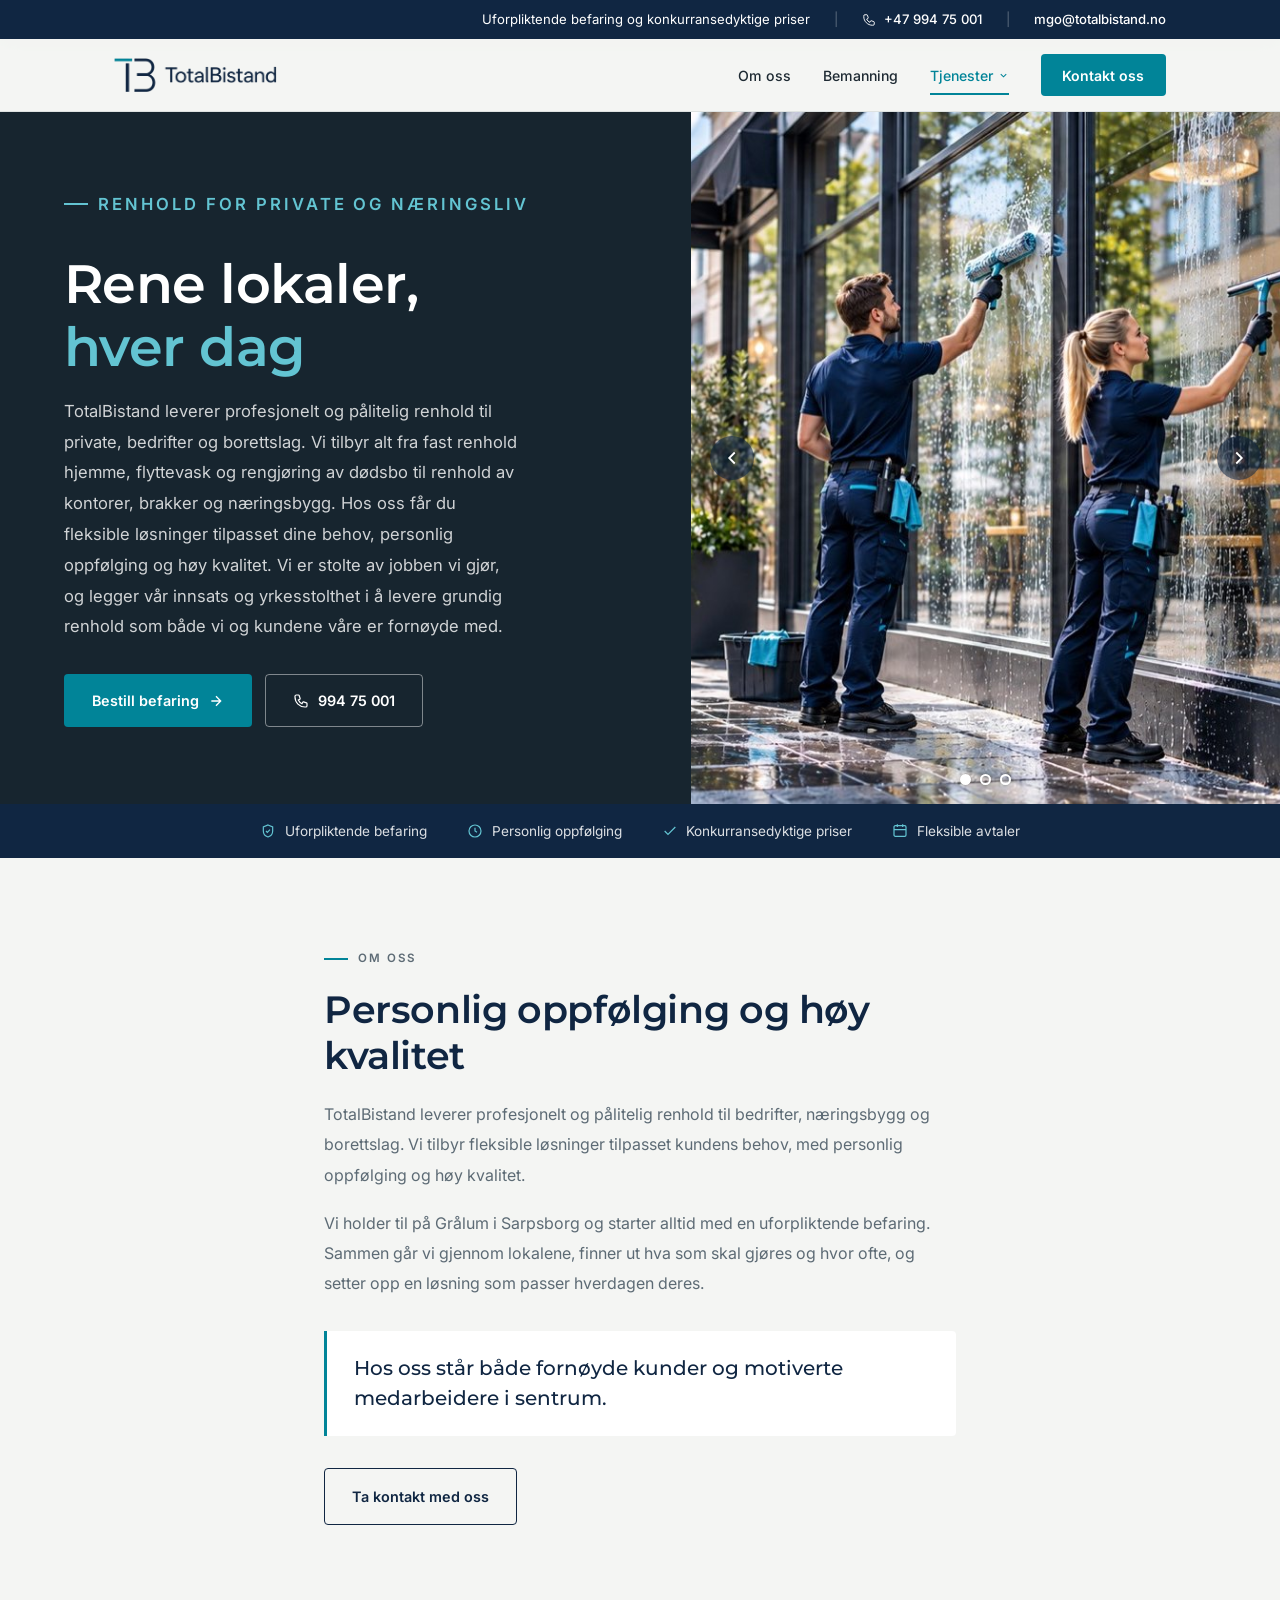
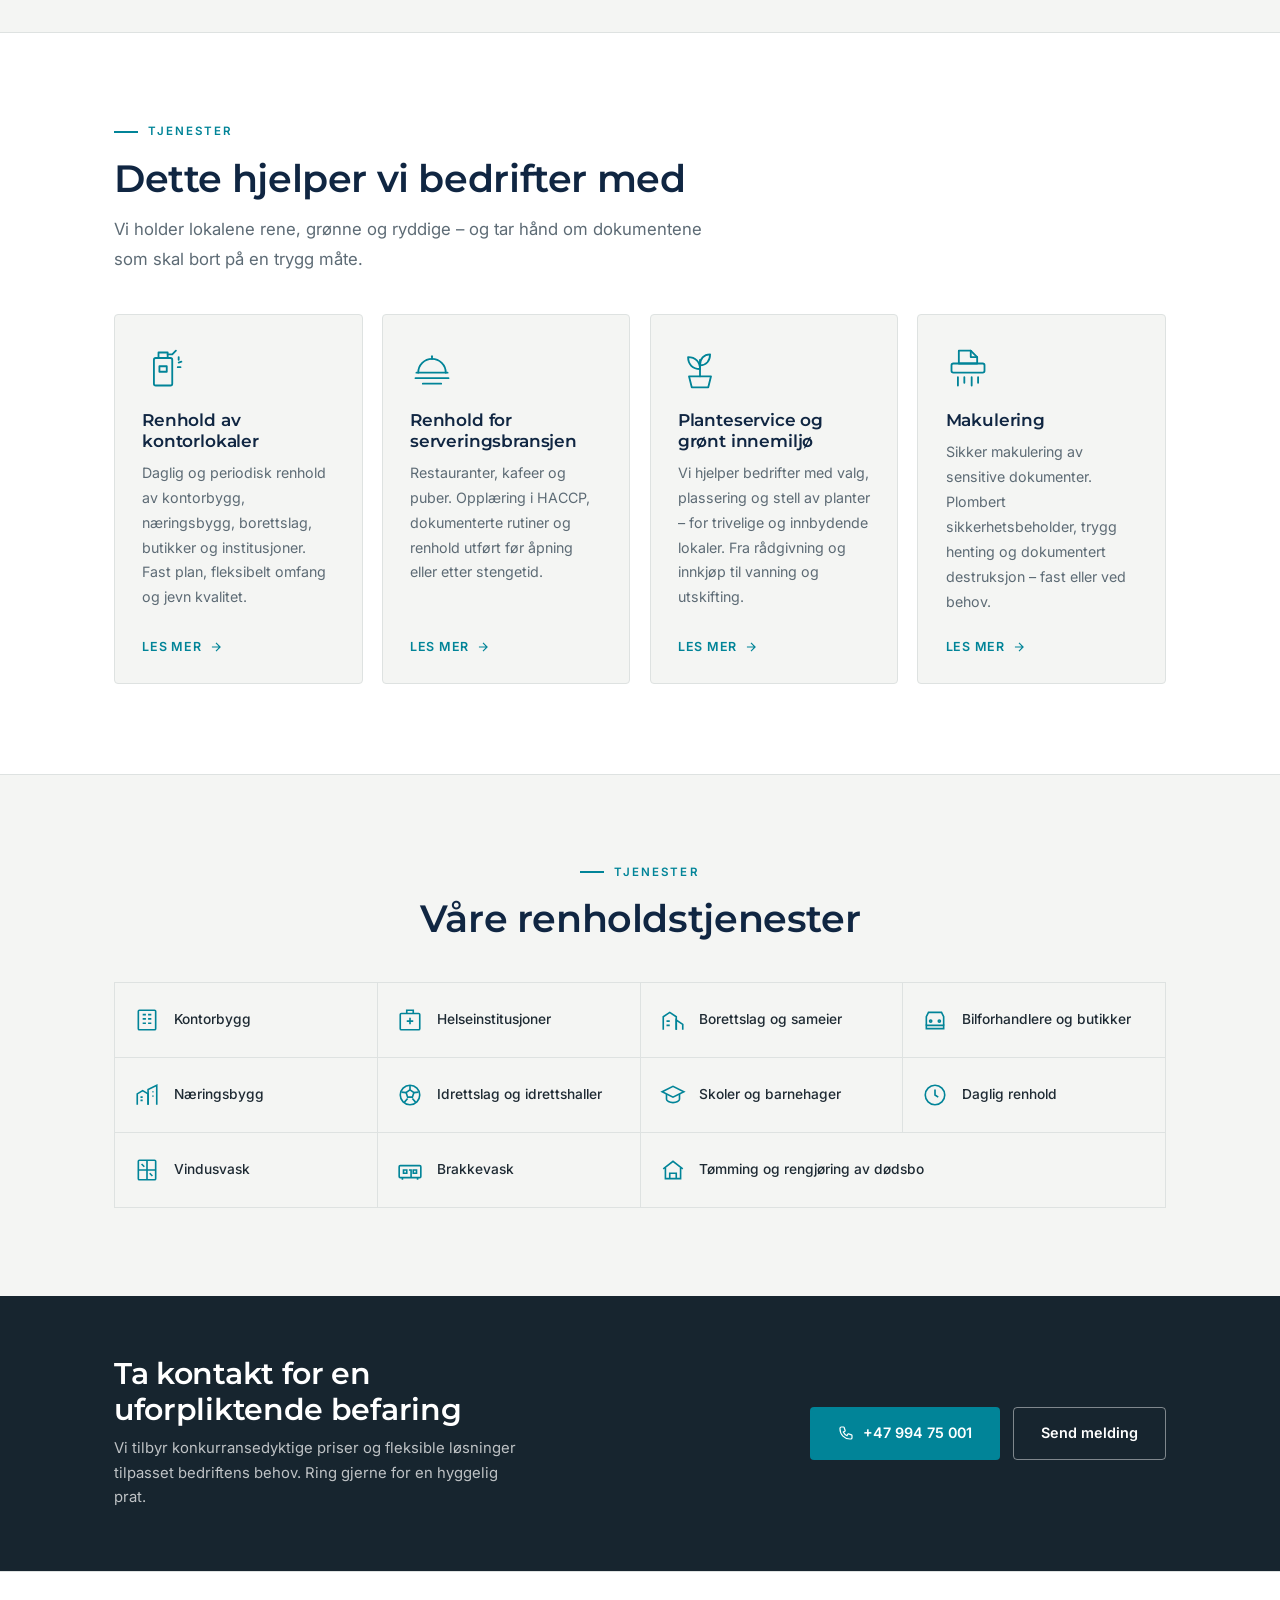
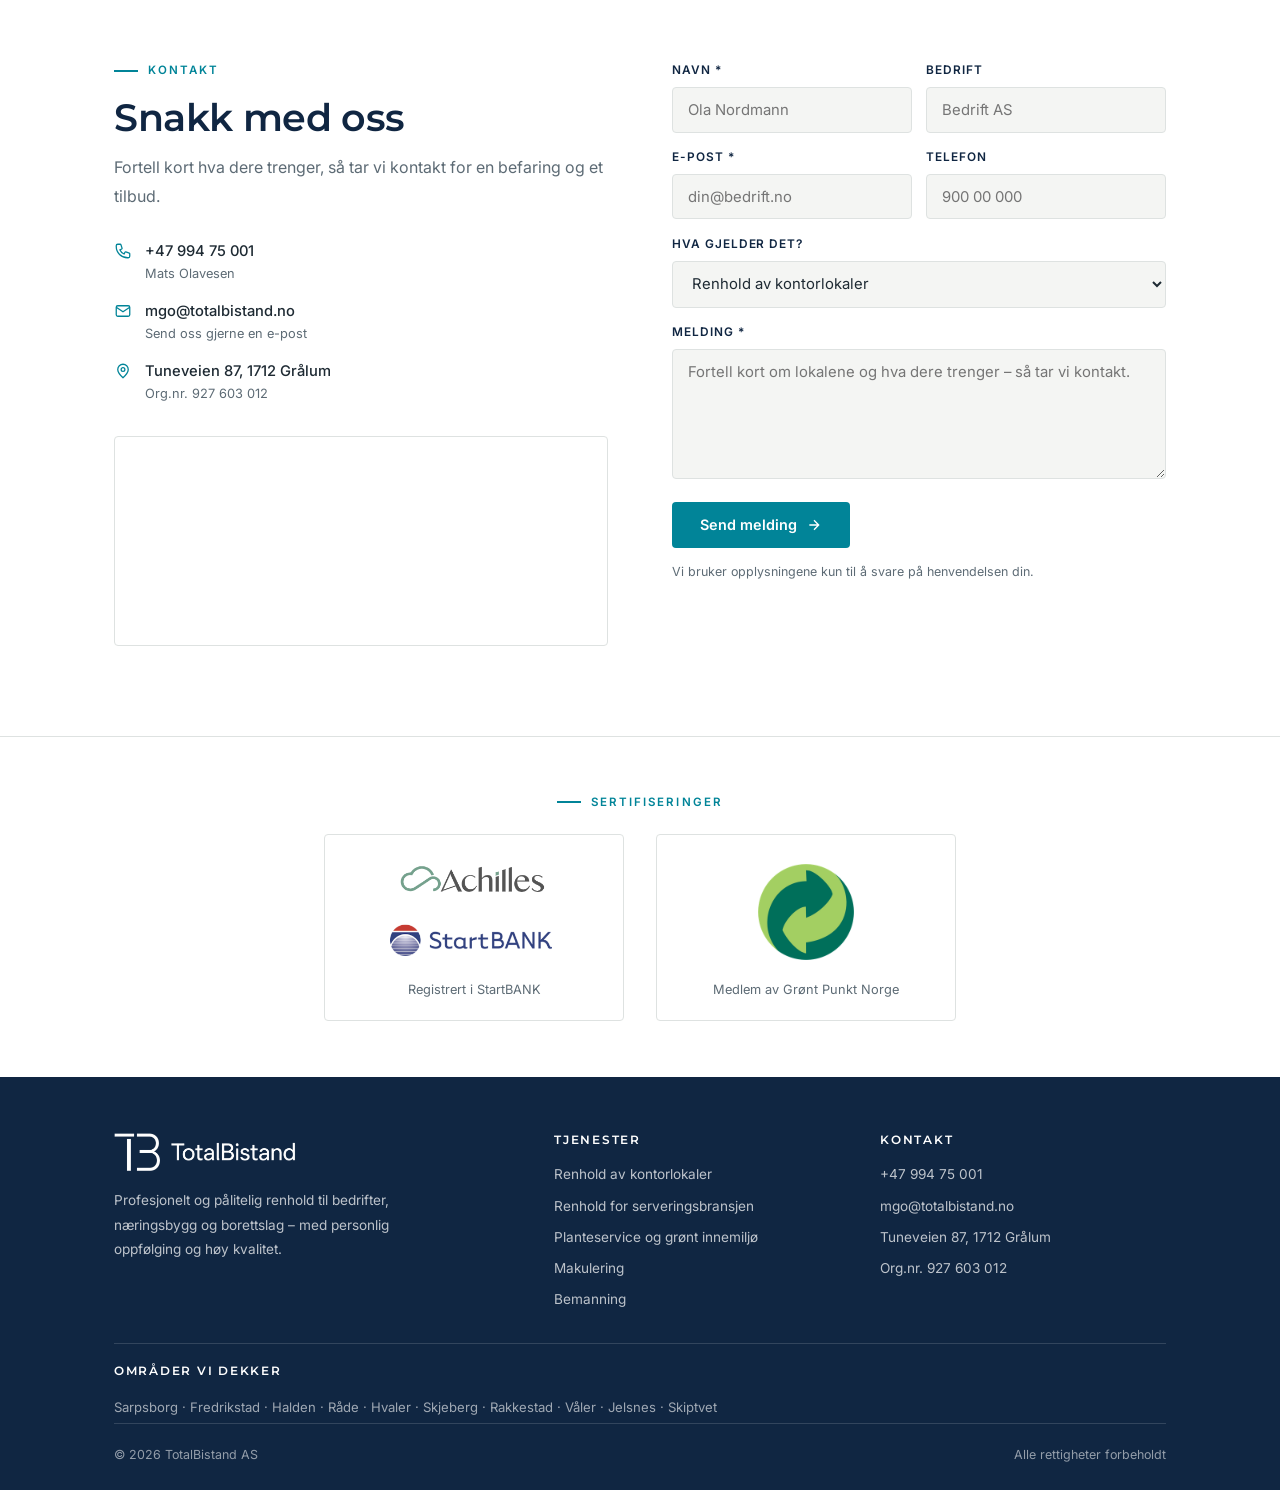
==== commit 17cbda58: "Legg til sertifiseringer og vindusvask paa forsiden Achilles og StartBANK staar stablet i ett kort o" ====
--- a/index.html
+++ b/index.html
@@ -28,7 +28,7 @@
 <link rel="preconnect" href="https://fonts.googleapis.com" />
 <link rel="preconnect" href="https://fonts.gstatic.com" crossorigin />
 <link href="https://fonts.googleapis.com/css2?family=Inter:wght@400;500;600&family=Montserrat:wght@500;600;700&display=swap" rel="stylesheet" />
-<link rel="stylesheet" href="assets/style.css?v=14" />
+<link rel="stylesheet" href="assets/style.css?v=15" />
 </head>
 <body>
 
@@ -220,7 +220,7 @@
       <p class="eyebrow center reveal">Tjenester</p>
       <h2 class="h2 reveal d1">Våre renholdstjenester</h2>
     </div>
-    <div class="seg-grid seg-5 reveal d1">
+    <div class="seg-grid reveal d1">
       <div class="seg"><svg viewBox="0 0 24 24" fill="none" stroke="currentColor" stroke-width="1.5"><rect x="4" y="3" width="16" height="18" rx="1"/><path d="M8 7h3M13 7h3M8 11h3M13 11h3M8 15h3M13 15h3"/></svg><span>Kontorbygg</span></div>
       <div class="seg"><svg viewBox="0 0 24 24" fill="none" stroke="currentColor" stroke-width="1.5"><rect x="3" y="6" width="18" height="15" rx="1"/><path d="M12 10v6M9 13h6M9 6V3h6v3"/></svg><span>Helseinstitusjoner</span></div>
       <div class="seg"><svg viewBox="0 0 24 24" fill="none" stroke="currentColor" stroke-width="1.5"><path d="M3 21V9l6-4 6 4v12"/><path d="M15 21V12l6 4v5"/><path d="M6 13h3M6 17h3"/></svg><span>Borettslag og sameier</span></div>
@@ -229,8 +229,9 @@
       <div class="seg"><svg viewBox="0 0 24 24" fill="none" stroke="currentColor" stroke-width="1.5"><circle cx="12" cy="12" r="9"/><path d="M12 7.2l3.6 2.6-1.4 4.2H9.8L8.4 9.8 12 7.2z"/><path d="M12 3v4.2M4.1 9.4l4.3.4M6.9 18.6l2.9-3.4M17.1 18.6l-2.9-3.4M19.9 9.4l-4.3.4"/></svg><span>Idrettslag og idrettshaller</span></div>
       <div class="seg"><svg viewBox="0 0 24 24" fill="none" stroke="currentColor" stroke-width="1.5"><path d="M2 9l10-5 10 5-10 5L2 9z"/><path d="M6 11v5c0 1.5 2.7 3 6 3s6-1.5 6-3v-5"/></svg><span>Skoler og barnehager</span></div>
       <div class="seg"><svg viewBox="0 0 24 24" fill="none" stroke="currentColor" stroke-width="1.5"><circle cx="12" cy="12" r="9"/><path d="M12 7v5l3 2"/></svg><span>Daglig renhold</span></div>
+      <div class="seg"><svg viewBox="0 0 24 24" fill="none" stroke="currentColor" stroke-width="1.5"><rect x="4" y="3" width="16" height="18" rx="1"/><path d="M12 3v18M4 12h16"/><path d="M7 6.5l2.5 2.5M14.5 15l2.5 2.5"/></svg><span>Vindusvask</span></div>
       <div class="seg"><svg viewBox="0 0 24 24" fill="none" stroke="currentColor" stroke-width="1.5"><rect x="2" y="8" width="20" height="11" rx="1"/><path d="M6 12h3v3H6zM15 12h3v3h-3zM11 12h2v7"/><path d="M5 19v2M19 19v2"/></svg><span>Brakkevask</span></div>
-      <div class="seg"><svg viewBox="0 0 24 24" fill="none" stroke="currentColor" stroke-width="1.5"><path d="M3 11l9-7 9 7"/><path d="M5 10v10h14V10"/><path d="M9 20v-5h6v5"/></svg><span>Tømming og rengjøring av dødsbo</span></div>
+      <div class="seg seg-wide"><svg viewBox="0 0 24 24" fill="none" stroke="currentColor" stroke-width="1.5"><path d="M3 11l9-7 9 7"/><path d="M5 10v10h14V10"/><path d="M9 20v-5h6v5"/></svg><span>Tømming og rengjøring av dødsbo</span></div>
     </div>
   </div>
 </section>
@@ -335,6 +336,26 @@
   </div>
 </section>
 
+<!-- SERTIFISERINGER -->
+<section class="sertifiseringer">
+  <div class="wrap">
+    <p class="eyebrow center reveal">Sertifiseringer</p>
+    <div class="sert-grid reveal d1">
+      <div class="sert-card">
+        <div class="sert-stack">
+          <img src="bilder/sertifisering-achilles.png" alt="Achilles" width="312" height="73" loading="lazy" />
+          <img src="bilder/sertifisering-startbank.png" alt="StartBANK" width="315" height="87" loading="lazy" />
+        </div>
+        <p>Registrert i StartBANK</p>
+      </div>
+      <div class="sert-card">
+        <img class="sert-gp" src="bilder/sertifisering-gront-punkt.png" alt="Grønt Punkt" width="240" height="240" loading="lazy" />
+        <p>Medlem av Grønt Punkt Norge</p>
+      </div>
+    </div>
+  </div>
+</section>
+
 <!-- FOOTER -->
 <footer class="site">
   <div class="wrap">
@@ -378,6 +399,6 @@
   <svg viewBox="0 0 24 24" fill="none" stroke="currentColor" stroke-width="2"><path d="M12 19V5M5 12l7-7 7 7"/></svg>
 </button>
 
-<script src="assets/site.js?v=14" defer></script>
+<script src="assets/site.js?v=15" defer></script>
 </body>
 </html>
--- a/assets/style.css
+++ b/assets/style.css
@@ -222,6 +222,16 @@
 .seg:hover { background: var(--white); }
 .seg svg { width: 26px; height: 26px; color: var(--teal); flex-shrink: 0; }
 .seg span { font-size: .86rem; font-weight: 500; color: var(--text); line-height: 1.4; }
+.seg-wide { grid-column: span 2; }
+
+/* ---------- Sertifiseringer ---------- */
+.sertifiseringer { background: var(--white); border-top: 1px solid var(--border); padding-block: clamp(2.5rem, 5vw, 3.5rem); }
+.sert-grid { display: flex; justify-content: center; align-items: stretch; gap: clamp(1rem, 3vw, 2rem); flex-wrap: wrap; margin-top: 1.4rem; }
+.sert-card { flex: 0 1 300px; display: flex; flex-direction: column; align-items: center; justify-content: space-between; gap: 1rem; padding: 1.6rem 1.5rem 1.2rem; border: 1px solid var(--border); border-radius: var(--r); background: var(--white); }
+.sert-stack { display: flex; flex-direction: column; align-items: center; gap: 1rem; flex: 1; justify-content: center; }
+.sert-stack img { width: 170px; height: auto; }
+.sert-gp { width: 96px; height: 96px; flex: none; margin-block: auto; }
+.sert-card p { font-size: .8rem; color: var(--muted); text-align: center; }
 
 /* ---------- CTA-banner ---------- */
 .cta-band { background: var(--slate); color: #fff; }
@@ -383,10 +393,7 @@
 /* ==========================================================================
    Responsivt
    ========================================================================== */
-.seg-grid.seg-5 { grid-template-columns: repeat(5, 1fr); }
-
 @media (max-width: 1024px) {
-  .seg-grid.seg-5,
   .seg-grid { grid-template-columns: repeat(2, 1fr); }
   .svc-grid { grid-template-columns: repeat(2, 1fr); }
   .steps, .steps-4 { grid-template-columns: repeat(3, 1fr); row-gap: 1.8rem; }
